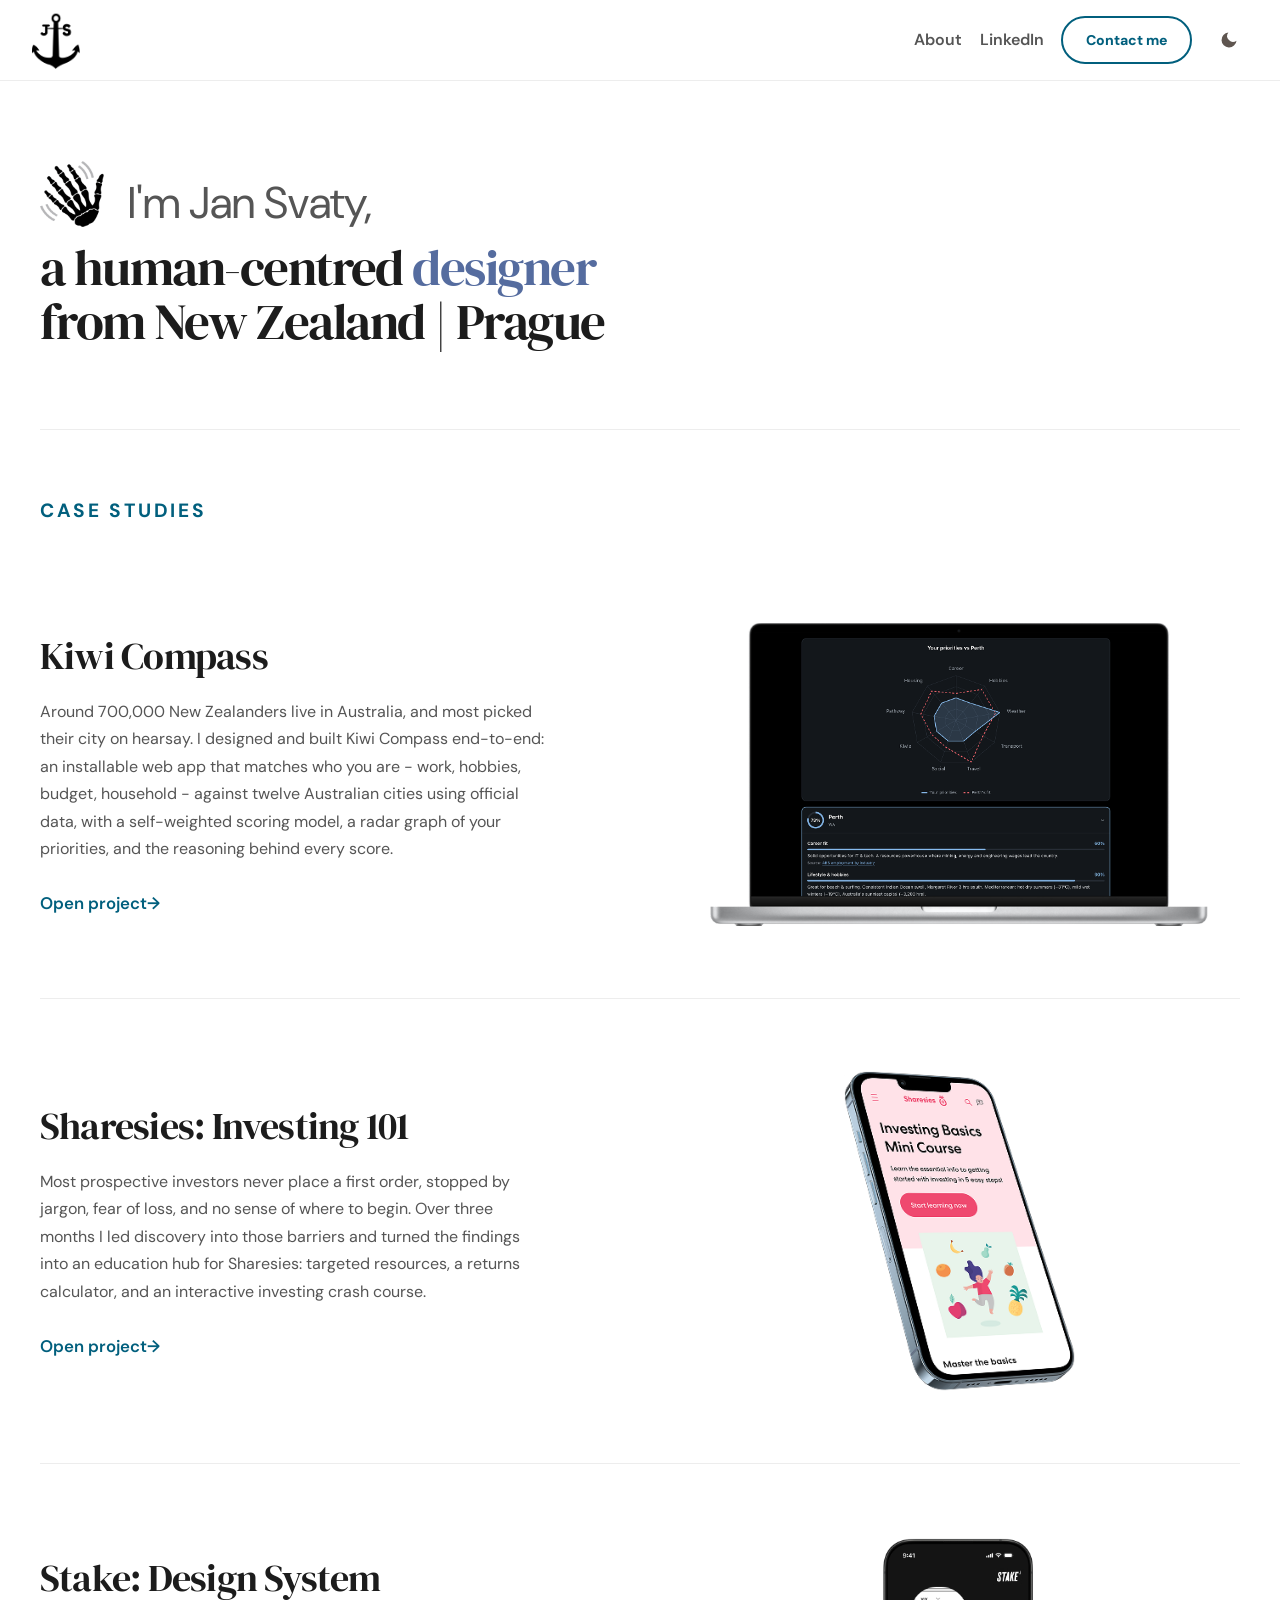
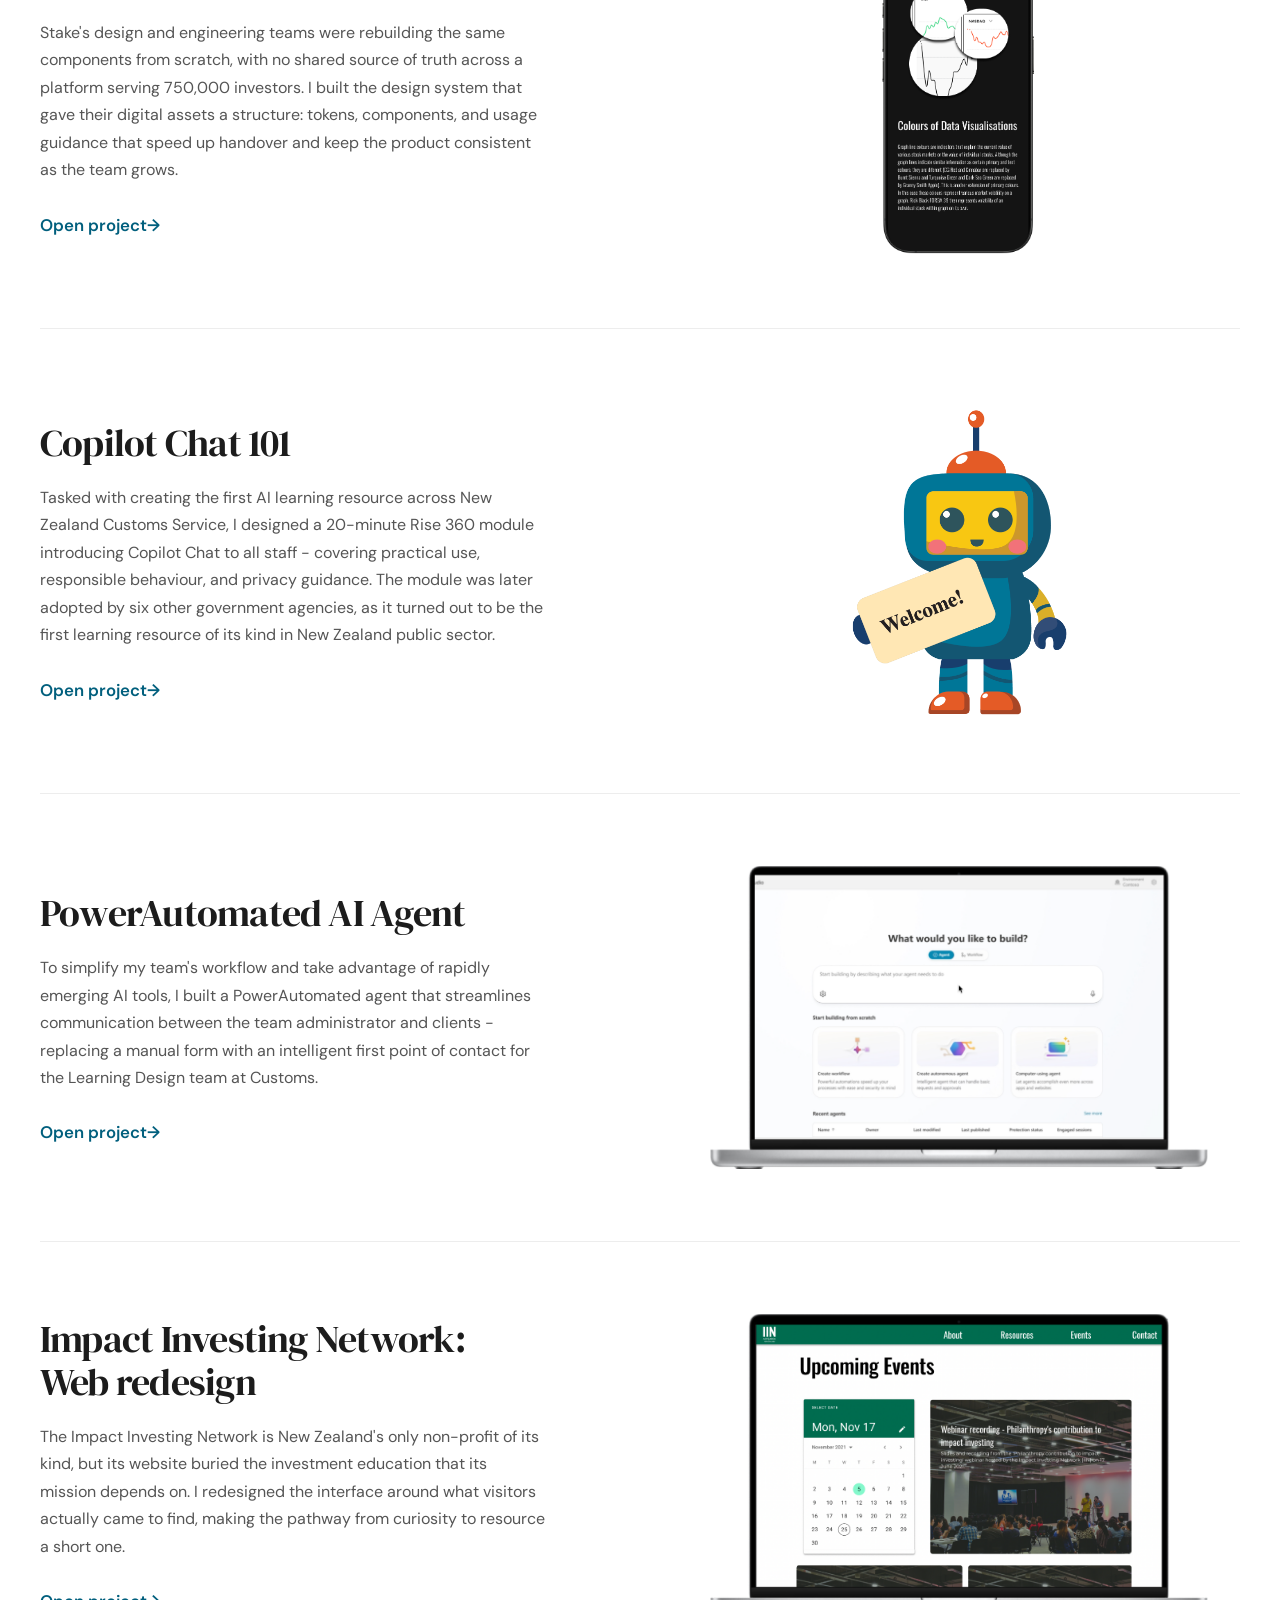
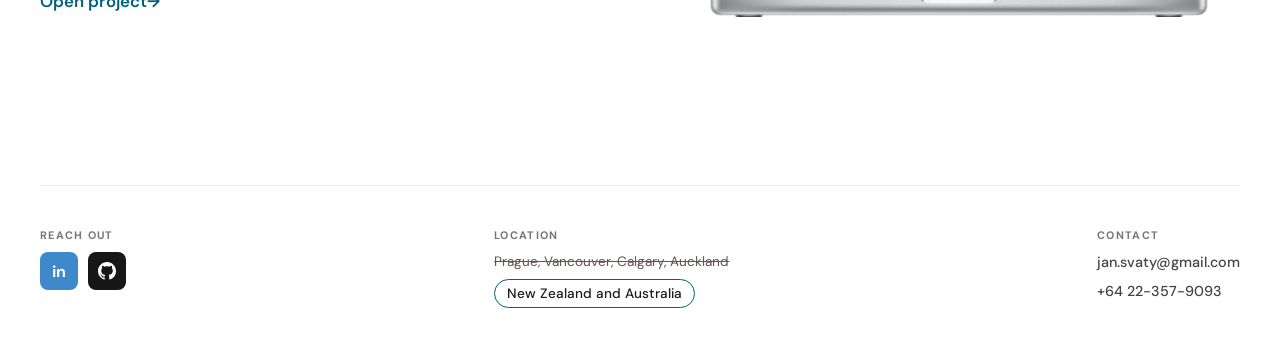
==== index.html @ 8b76dbc3 "Fix About hero title wrapping to 3 lines on desktop, retune mobile Root cause: at desktop widths nea" ====
<!DOCTYPE html>
<html lang="en">
<head>
  <meta charset="UTF-8">
  <meta name="viewport" content="width=device-width, initial-scale=1.0">
  <script>if(sessionStorage.getItem('js_intro'))document.documentElement.className+=' intro-skip';var _t=localStorage.getItem('theme');if(_t)document.documentElement.setAttribute('data-theme',_t);</script>
  <title>Jan Svaty | Portfolio</title>
  <meta name="description" content="Jan Svaty is a Product Designer with a Master of UX Design and 10+ years of experience. Based between New Zealand and Australia, specialising in human-centred design, AI-driven experiences, and turning complex problems into intuitive digital products.">
  <link rel="preconnect" href="https://fonts.googleapis.com">
  <link rel="preconnect" href="https://fonts.gstatic.com" crossorigin>
  <link href="https://fonts.googleapis.com/css2?family=DM+Sans:ital,opsz,wght@0,9..40,300;0,9..40,400;0,9..40,500;0,9..40,600;0,9..40,700;1,9..40,400&family=DM+Serif+Display:ital@0;1&display=swap" rel="stylesheet">
  <link rel="stylesheet" href="assets/site3.css?v=44">
  <script src="assets/site.js?v=11" defer></script>
</head>
<body class="home-page">
  <div class="intro-overlay" id="intro-overlay" aria-hidden="true">
    <img class="intro-logo" src="assets/images/Logo.png" alt="Jan Svaty">
  </div>
  <div class="site-shell home-shell">
    <header class="site-header home-header">
      <a class="brand home-brand" href="index.html" aria-label="Jan Svaty home">
        <img src="assets/images/logo-mark.png" alt="Jan Svaty logo">
      </a>
      <div class="nav-toggle-group"><button class="nav-toggle" type="button" aria-expanded="false" aria-controls="site-nav"><svg width="30" height="30" viewBox="0 0 24 24" fill="none" aria-hidden="true"><rect y="5" width="24" height="2.5" rx="1.25" fill="currentColor"/><rect y="11" width="24" height="2.5" rx="1.25" fill="currentColor"/><rect y="17" width="24" height="2.5" rx="1.25" fill="currentColor"/></svg></button><button class="theme-toggle theme-toggle-mobile" type="button" aria-label="Toggle dark mode"><svg class="icon-moon" width="20" height="20" viewBox="0 0 24 24" fill="none" aria-hidden="true"><path d="M21 12.79A9 9 0 1 1 11.21 3 7 7 0 0 0 21 12.79z" fill="currentColor"/></svg><svg class="icon-sun" width="20" height="20" viewBox="0 0 24 24" fill="none" aria-hidden="true"><circle cx="12" cy="12" r="5" fill="currentColor"/><path stroke="currentColor" stroke-width="2" stroke-linecap="round" d="M12 1v2M12 21v2M4.22 4.22l1.42 1.42M18.36 18.36l1.42 1.42M1 12h2M21 12h2M4.22 19.78l1.42-1.42M18.36 5.64l1.42-1.42"/></svg></button></div>
      <nav id="site-nav" class="site-nav">
        <a href="about.html">About</a>
        <a href="https://www.linkedin.com/in/jansvaty/" target="_blank" rel="noreferrer">LinkedIn</a>
        <a class="button button-outline" href="contact.html">Contact me</a>
        <button class="theme-toggle" type="button" aria-label="Toggle dark mode"><svg class="icon-moon" width="20" height="20" viewBox="0 0 24 24" fill="none" aria-hidden="true"><path d="M21 12.79A9 9 0 1 1 11.21 3 7 7 0 0 0 21 12.79z" fill="currentColor"/></svg><svg class="icon-sun" width="20" height="20" viewBox="0 0 24 24" fill="none" aria-hidden="true"><circle cx="12" cy="12" r="5" fill="currentColor"/><path stroke="currentColor" stroke-width="2" stroke-linecap="round" d="M12 1v2M12 21v2M4.22 4.22l1.42 1.42M18.36 18.36l1.42 1.42M1 12h2M21 12h2M4.22 19.78l1.42-1.42M18.36 5.64l1.42-1.42"/></svg></button>
      </nav>
    </header>

    <main>
      <section class="hp-hero reveal">
        <div class="hp-hero-inner">
          <p class="hp-greeting"><img class="hp-greeting-emoji hp-greeting-emoji--light" src="assets/images/hand-wave-light.png" alt="Waving hand"><img class="hp-greeting-emoji hp-greeting-emoji--dark" src="assets/images/hand-wave-dark.png" alt="Waving hand">&nbsp;&nbsp;&nbsp;<span class="hp-greeting-text">I'm Jan Svaty,</span></p>
          <h1>a human-centred <br class="hp-hero-break-mobile"><span class="hp-hero-accent">designer</span> <br class="hp-hero-break-desktop">from <br class="hp-hero-break-mobile">New Zealand | Prague</h1>
        </div>
        <!-- Temporarily hidden intro video (re-enable by uncommenting)
        <div class="hp-hero-video">
          <video src="assets/images/intro.mp4" poster="assets/images/intro-poster-v2.jpg" controls playsinline>
            Your browser does not support the video tag.
          </video>
        </div>
        -->
      </section>

      <section id="work" class="hp-work">
        <p class="hp-work-label">Case studies</p>

        <div class="hp-project-list">

          <article class="hp-project reveal">
            <div class="hp-project-info">
              <h2>Kiwi Compass</h2>
              <p>Around 700,000 New Zealanders live in Australia, and most picked their city on hearsay. I designed and built Kiwi Compass end-to-end: an installable web app that matches who you are - work, hobbies, budget, household - against twelve Australian cities using official data, with a self-weighted scoring model, a radar graph of your priorities, and the reasoning behind every score.</p>
              <a class="hp-link" href="kiwi-compass.html">Open project</a>
            </div>
            <a class="hp-project-visual" href="kiwi-compass.html" aria-label="Open Kiwi Compass">
              <img src="assets/images/kiwi-compass-mockup.png" alt="Kiwi Compass results screen with a radar graph comparing user priorities to Perth, shown in a laptop mockup">
            </a>
          </article>

          <hr class="hp-divider">

          <article class="hp-project reveal">
            <div class="hp-project-info">
              <h2>Sharesies: Investing 101</h2>
              <p>Most prospective investors never place a first order, stopped by jargon, fear of loss, and no sense of where to begin. Over three months I led discovery into those barriers and turned the findings into an education hub for Sharesies: targeted resources, a returns calculator, and an interactive investing crash course.</p>
              <a class="hp-link" href="sharesies-investing-101.html">Open project</a>
            </div>
            <a class="hp-project-visual" href="sharesies-investing-101.html" aria-label="Open Sharesies: Investing 101">
              <img src="assets/images/home-sharesies.png" alt="Sharesies project preview">
            </a>
          </article>

          <hr class="hp-divider">

          <article class="hp-project reveal">
            <div class="hp-project-info">
              <h2>Stake: Design System</h2>
              <p>Stake's design and engineering teams were rebuilding the same components from scratch, with no shared source of truth across a platform serving 750,000 investors. I built the design system that gave their digital assets a structure: tokens, components, and usage guidance that speed up handover and keep the product consistent as the team grows.</p>
              <a class="hp-link" href="stake-design-system.html">Open project</a>
            </div>
            <a class="hp-project-visual" href="stake-design-system.html" aria-label="Open Stake: Design System">
              <img src="assets/images/home-stake.png" alt="Stake design system preview">
            </a>
          </article>

          <hr class="hp-divider">

          <article class="hp-project reveal">
            <div class="hp-project-info">
              <h2>Copilot Chat 101</h2>
              <p>Tasked with creating the first AI learning resource across New Zealand Customs Service, I designed a 20-minute Rise 360 module introducing Copilot Chat to all staff - covering practical use, responsible behaviour, and privacy guidance. The module was later adopted by six other government agencies, as it turned out to be the first learning resource of its kind in New Zealand public sector.</p>
              <a class="hp-link" href="copilot-chat.html">Open project</a>
            </div>
            <a class="hp-project-visual" href="copilot-chat.html" aria-label="Open Copilot Chat 101">
              <img src="assets/images/copilot-chat-hero.png" alt="Copilot Chat 101 project preview">
            </a>
          </article>

          <hr class="hp-divider">

          <article class="hp-project reveal">
            <div class="hp-project-info">
              <h2>PowerAutomated AI Agent</h2>
              <p>To simplify my team's workflow and take advantage of rapidly emerging AI tools, I built a PowerAutomated agent that streamlines communication between the team administrator and clients - replacing a manual form with an intelligent first point of contact for the Learning Design team at Customs.</p>
              <a class="hp-link" href="copilot-agent.html">Open project</a>
            </div>
            <a class="hp-project-visual" href="copilot-agent.html" aria-label="Open PowerAutomated AI Agent">
              <img src="assets/images/copilot-hero.png" alt="PowerAutomated AI Agent - Copilot Studio">
            </a>
          </article>

          <hr class="hp-divider">

          <article class="hp-project reveal">
            <div class="hp-project-info">
              <h2>Impact Investing Network:<br>Web redesign</h2>
              <p>The Impact Investing Network is New Zealand's only non-profit of its kind, but its website buried the investment education that its mission depends on. I redesigned the interface around what visitors actually came to find, making the pathway from curiosity to resource a short one.</p>
              <a class="hp-link" href="impact-investing-network.html">Open project</a>
            </div>
            <a class="hp-project-visual" href="impact-investing-network.html" aria-label="Open Impact Investing Network: Web redesign">
              <img src="assets/images/home-impact.png" alt="Impact Investing Network project preview">
            </a>
          </article>

          <!-- NZ Customs project hidden – uncomment to restore
          <hr class="hp-divider">

          <article class="hp-project reveal">
            <div class="hp-project-info">
              <h2>New Zealand Customs Service: Unclassified Projects</h2>
              <a class="hp-link" href="customs-resources.html">Open project</a>
            </div>
            <a class="hp-project-visual hp-project-visual--bottom" href="customs-resources.html" aria-label="Open New Zealand Customs Service projects">
              <img src="assets/images/home-customs.png" alt="New Zealand Customs project preview">
            </a>
          </article>
          -->

        </div>
      </section>
    </main>

    <footer class="site-footer hp-footer reveal">
      <div class="hp-footer-block">
        <p class="hp-footer-label">Reach out</p>
        <div class="hp-footer-social">
          <a class="hp-footer-linkedin" href="https://www.linkedin.com/in/jansvaty/" target="_blank" rel="noreferrer" aria-label="LinkedIn">in</a>
          <a class="hp-footer-github" href="https://github.com/jansvaty" target="_blank" rel="noreferrer" aria-label="GitHub"><svg width="18" height="18" viewBox="0 0 16 16" fill="currentColor" aria-hidden="true"><path d="M8 0C3.58 0 0 3.58 0 8c0 3.54 2.29 6.53 5.47 7.59.4.07.55-.17.55-.38 0-.19-.01-.82-.01-1.49-2.01.37-2.53-.49-2.69-.94-.09-.23-.48-.94-.82-1.13-.28-.15-.68-.52-.01-.53.63-.01 1.08.58 1.23.82.72 1.21 1.87.87 2.33.66.07-.52.28-.87.51-1.07-1.78-.2-3.64-.89-3.64-3.95 0-.87.31-1.59.82-2.15-.08-.2-.36-1.02.08-2.12 0 0 .67-.21 2.2.82.64-.18 1.32-.27 2-.27.68 0 1.36.09 2 .27 1.53-1.04 2.2-.82 2.2-.82.44 1.1.16 1.92.08 2.12.51.56.82 1.27.82 2.15 0 3.07-1.87 3.75-3.65 3.95.29.25.54.73.54 1.48 0 1.07-.01 1.93-.01 2.2 0 .21.15.46.55.38A8.013 8.013 0 0 0 16 8c0-4.42-3.58-8-8-8z"/></svg></a>
        </div>
      </div>
      <div class="hp-footer-block">
        <p class="hp-footer-label">Location</p>
        <p class="hp-location-old">Prague, Vancouver, Calgary, Auckland</p>
        <p class="hp-location-current">New Zealand and Australia</p>
      </div>
      <div class="hp-footer-block">
        <p class="hp-footer-label">Contact</p>
        <a class="hp-footer-link" href="mailto:jan.svaty@gmail.com">jan.svaty@gmail.com</a>
        <a class="hp-footer-link" href="tel:+64223579093">+64 22-357-9093</a>
      </div>
    </footer>
  </div>
</body>
</html>
---- assets/site3.css ----
/* v13 — light theme + dark mode */
:root {
  --bg: #f4efe8;
  --panel: rgba(255, 255, 255, 0.62);
  --panel-strong: #fffaf5;
  --text: #1d1a18;
  --muted: #5f5650;
  --line: rgba(29, 26, 24, 0.12);
  --accent: #c95d3d;
  --accent-strong: #a94325;
  --accent-soft: #f0d7ca;
  --shadow: 0 24px 60px rgba(41, 22, 12, 0.08);
  --radius: 28px;
  --ink-dark: #202126;
  --ink-soft: #3d4048;
  --home-pink: #c23d67;
  --home-blue: #556c9f;
  --home-green: #57a07f;
  --home-outline: #f6f1ee;
  --home-link: #4f68a9;
}

[data-theme="dark"] {
  --bg: #1c1917;
  --panel: rgba(40, 35, 30, 0.75);
  --panel-strong: #2a2320;
  --text: #f0ebe4;
  --muted: #a09590;
  --line: rgba(240, 235, 228, 0.1);
  --accent: #d9714f;
  --accent-strong: #e8866a;
  --accent-soft: rgba(201, 93, 61, 0.22);
  --shadow: 0 24px 60px rgba(0, 0, 0, 0.4);
  --ink-dark: #f0ebe4;
  --ink-soft: #c8c0b8;
  --home-pink: #d94f7a;
  --home-blue: #6b8abf;
  --home-green: #5fb887;
  --home-outline: #2a2320;
  --home-link: #6b9fd4;
}

* {
  box-sizing: border-box;
}

html {
  scroll-behavior: smooth;
  overflow-x: clip;
}

body {
  margin: 0;
  color: var(--text);
  font-family: "Manrope", sans-serif;
  background:
    radial-gradient(circle at top left, rgba(201, 93, 61, 0.16), transparent 30%),
    radial-gradient(circle at top right, rgba(35, 118, 120, 0.1), transparent 24%),
    linear-gradient(180deg, #fcf8f1 0%, var(--bg) 100%);
}

body.home-page {
  background: #fcfbfa;
}

img {
  display: block;
  max-width: 100%;
}

a {
  color: inherit;
  text-decoration: none;
}

p {
  margin: 0;
  line-height: 1.75;
  color: var(--muted);
}

ul {
  margin: 0;
  padding-left: 1.1rem;
  color: var(--muted);
}

h1,
h2,
h3 {
  margin: 0;
  line-height: 1.02;
  font-family: "Fraunces", serif;
  font-weight: 700;
  letter-spacing: -0.04em;
}

h1 {
  font-size: clamp(3.2rem, 7vw, 6.6rem);
  max-width: 12ch;
}

h2 {
  font-size: clamp(2rem, 4vw, 3.4rem);
  max-width: 16ch;
}

h3 {
  font-size: 1.45rem;
}

.site-shell {
  width: min(1180px, calc(100% - 2rem));
  margin: 0 auto;
  padding: 1.1rem 0 3rem;
}

.site-footer,
.hero,
.page-hero,
.project-hero,
.detail-card,
.project-card,
.hero-panel,
.timeline-item {
  backdrop-filter: blur(18px);
  background: var(--panel);
  border: 1px solid rgba(255, 255, 255, 0.65);
  box-shadow: var(--shadow);
}

.site-footer {
  border-radius: 24px;
}

.site-header {
  position: sticky;
  top: 0;
  z-index: 20;
  display: flex;
  align-items: center;
  justify-content: space-between;
  /* escape any centred container so the bar always spans the viewport */
  width: 100vw;
  margin-left: calc(50% - 50vw);
  padding: 0.7rem 2rem;
  background: rgba(255, 255, 255, 0.96);
  backdrop-filter: blur(14px);
  border: 0;
  border-bottom: 1px solid rgba(0, 0, 0, 0.07);
  border-radius: 0;
  box-shadow: none;
  margin-bottom: 0;
}

.brand {
  font-family: "Fraunces", serif;
  font-size: 1.45rem;
}

.site-nav {
  display: flex;
  gap: 1.1rem;
  align-items: center;
}

.site-nav a {
  color: var(--muted);
}

.nav-toggle-group {
  display: none;
  align-items: center;
  gap: 0.5rem;
}

.theme-toggle-mobile {
  display: none;
  order: -1;
}

.nav-toggle {
  color: var(--muted);
  width: 3rem;
  height: 3rem;
  display: none;
  align-items: center;
  justify-content: center;
  flex-shrink: 0;
}

.site-nav a:hover,
.text-link:hover,
.footer-link:hover {
  color: var(--accent-strong);
}

.nav-toggle {
  display: none;
  border: 0;
  background: transparent;
  cursor: pointer;
}

.hero,
.page-hero,
.project-hero {
  display: grid;
  gap: 2rem;
  padding: clamp(1.5rem, 4vw, 3rem);
  border-radius: var(--radius);
}

.hero {
  grid-template-columns: minmax(0, 1.4fr) minmax(280px, 0.8fr);
  min-height: 72vh;
  align-items: end;
}

.page-hero,
.project-hero {
  grid-template-columns: minmax(0, 1.2fr) minmax(260px, 0.8fr);
  align-items: center;
}

.page-hero.narrow {
  grid-template-columns: 1fr;
}

.hero-copy,
.section-heading,
.prose-block,
.meta-row,
.timeline {
  display: grid;
  gap: 1rem;
}

.eyebrow,
.project-meta {
  color: var(--accent-strong);
  font-size: 0.8rem;
  font-weight: 800;
  letter-spacing: 0.16em;
  text-transform: uppercase;
}

.lede {
  max-width: 58ch;
  font-size: 1.05rem;
}

.hero-actions,
.meta-row {
  display: flex;
  flex-wrap: wrap;
  gap: 0.9rem;
}

.button {
  display: inline-flex;
  align-items: center;
  justify-content: center;
  min-height: 3rem;
  padding: 0.8rem 1.2rem;
  border-radius: 999px;
  font-weight: 800;
  transition: transform 180ms ease, background-color 180ms ease, color 180ms ease;
}

.button:hover {
  transform: translateY(-1px);
}

.button-primary {
  background: var(--accent);
  color: #fffaf7;
}

.button-primary:hover {
  background: var(--accent-strong);
}

.button-secondary {
  border: 1px solid var(--line);
  background: rgba(255, 255, 255, 0.58);
}

.button-outline,
.button-dark {
  border-radius: 999px;
}

.button-outline {
  min-height: 3.75rem;
  padding-inline: 1.8rem;
  border: 2px solid var(--home-link);
  color: var(--home-link);
  background: transparent;
}

.button-dark {
  min-width: 13rem;
  min-height: 5rem;
  padding-inline: 2rem;
  background: var(--ink-soft);
  border: 4px solid var(--home-outline);
  color: #fff;
  font-family: "Nunito", sans-serif;
  font-size: 1rem;
  font-weight: 800;
}

.hero-panel,
.detail-card,
.timeline-item {
  border-radius: 22px;
}

.hero-panel {
  padding: 1.5rem;
  align-self: stretch;
}

.stat-list {
  list-style: none;
  padding: 0;
  display: grid;
  gap: 1.15rem;
}

.stat-list li {
  display: grid;
  gap: 0.35rem;
}

.stat-list strong {
  font-size: 1rem;
}

.stat-list span {
  color: var(--muted);
  line-height: 1.6;
}

.section {
  padding: 4rem 0 0;
}

.card-grid,
.detail-grid {
  display: grid;
  gap: 1.2rem;
}

.card-grid {
  grid-template-columns: repeat(2, minmax(0, 1fr));
}

.detail-grid {
  grid-template-columns: repeat(3, minmax(0, 1fr));
}

.project-card {
  overflow: hidden;
  border-radius: 26px;
}

.project-card img {
  width: 100%;
  height: 260px;
  object-fit: cover;
  background: linear-gradient(135deg, rgba(201, 93, 61, 0.12), rgba(35, 118, 120, 0.12));
}

.project-body,
.detail-card,
.timeline-item {
  padding: 1.35rem;
}

.project-body {
  display: grid;
  gap: 0.8rem;
}

.split-layout {
  display: grid;
  grid-template-columns: minmax(0, 1fr) minmax(0, 0.95fr);
  gap: 2rem;
  align-items: start;
}

.timeline {
  gap: 1rem;
}

.timeline-item {
  border-left: 4px solid var(--accent-soft);
}

.portrait,
.project-hero img {
  width: 100%;
  border-radius: 24px;
  background: var(--panel-strong);
}

.meta-row span {
  padding: 0.65rem 0.9rem;
  border-radius: 999px;
  background: rgba(255, 255, 255, 0.66);
  border: 1px solid rgba(29, 26, 24, 0.08);
  color: var(--muted);
  font-size: 0.92rem;
}

.text-link,
.footer-link {
  font-weight: 800;
}

.site-footer {
  margin-top: 4rem;
  padding: 1.5rem;
  display: flex;
  flex-wrap: wrap;
  justify-content: space-between;
  gap: 1.2rem;
}

.site-footer > div {
  display: grid;
  gap: 0.45rem;
}

.reveal {
  opacity: 0;
  transform: translateY(24px);
  transition: opacity 560ms ease, transform 560ms ease;
}

.reveal.is-visible {
  opacity: 1;
  transform: translateY(0);
}

.home-shell {
  width: 100%;
  max-width: none;
  padding: 0;
}

.home-footer {
  width: min(1680px, calc(100% - 4rem));
  margin-inline: auto;
  background: transparent;
  border: 0;
  box-shadow: none;
  backdrop-filter: none;
}

.home-brand {
  display: inline-flex;
  align-items: center;
  justify-content: center;
  width: auto;
  aspect-ratio: auto;
  padding: 0;
  background: transparent;
  border: 0;
  box-shadow: none;
  border-radius: 0;
}

.home-brand img {
  width: 3rem;
  height: auto;
  object-fit: contain;
}


.home-hero {
  width: min(1680px, calc(100% - 4rem));
  min-height: 24rem;
  margin: 3.2rem auto 0;
  display: grid;
  align-items: center;
}

.home-hero-copy {
  max-width: 74rem;
  padding-left: clamp(2rem, 6vw, 6.5rem);
}

.home-intro,
.home-hero h1,
.home-project-title,
.home-project-link-row span,
.home-location-current,
.home-location-old,
.home-footer .eyebrow {
  font-family: "Bebas Neue", sans-serif;
  letter-spacing: 0.01em;
  color: var(--ink-dark);
}

.home-intro {
  margin-bottom: 0.35rem;
  font-size: clamp(3rem, 5vw, 4.6rem);
  color: var(--ink-dark);
}

.home-hero h1 {
  max-width: none;
  font-size: clamp(2rem, 3.8vw, 4.1rem);
  line-height: 0.94;
  text-transform: uppercase;
  white-space: nowrap;
}

.home-hero h1 .digital-designer {
  color: var(--home-pink);
}

.home-work {
  padding: 0;
}

.home-divider {
  margin-top: -1rem;
  line-height: 0;
}

.home-divider svg {
  display: block;
  width: 100%;
  height: clamp(9rem, 18vw, 14rem);
  fill: var(--ink-dark);
}

.home-work-inner {
  margin-top: -1px;
  padding: 0 0 5rem;
  background: var(--ink-dark);
}

.home-section-heading {
  width: min(1320px, calc(100% - 8rem));
  margin: 0 auto;
  padding-top: 2rem;
}

.home-section-heading .eyebrow {
  font-family: "Bebas Neue", sans-serif;
  font-size: clamp(3.2rem, 5vw, 5rem);
  letter-spacing: 0.02em;
  color: #fff;
}

.home-project-list {
  width: min(1320px, calc(100% - 8rem));
  margin: 0 auto;
  display: grid;
  gap: 3.5rem;
}

.home-project-title {
  margin: 0 0 1rem;
  font-size: clamp(1.75rem, 2.4vw, 2.5rem);
  line-height: 0.98;
  text-transform: uppercase;
  color: #fff;
}

.home-project-panel {
  display: grid;
  grid-template-columns: minmax(220px, 0.72fr) minmax(0, 1.48fr);
  gap: clamp(1.25rem, 2.5vw, 2.75rem);
  align-items: center;
  padding: clamp(1.1rem, 2vw, 1.85rem);
  border: 6px solid var(--home-outline);
  border-radius: 2.4rem;
}

.home-project-sharesies .home-project-panel {
  background: var(--home-pink);
}

.home-project-customs .home-project-panel {
  background: var(--home-blue);
}

.home-project-stake .home-project-panel {
  background: #000;
}

.home-project-impact .home-project-panel {
  background: var(--home-green);
}

.home-project-panel-customs {
  grid-template-columns: minmax(220px, 0.78fr) minmax(360px, 0.92fr);
}

.home-project-media {
  display: grid;
  place-items: center;
}

.home-project-media img {
  width: 100%;
  max-width: 18rem;
  max-height: 21rem;
  object-fit: contain;
}

.home-project-content {
  display: grid;
  gap: 1.4rem;
  align-content: center;
  width: 100%;
}

.home-project-content p {
  max-width: none;
  font-family: "Nunito", sans-serif;
  font-size: clamp(1.05rem, 1.45vw, 1.45rem);
  line-height: 1.4;
  color: #fff;
  font-weight: 700;
}

.home-project-content .button-dark {
  justify-self: end;
}

.home-project-sharesies .home-project-content .button-dark,
.home-project-stake .home-project-content .button-dark {
  margin-top: 1rem;
}

.home-project-content-split {
  min-height: 100%;
  width: min(100%, 44rem);
  justify-self: end;
}

.home-project-links {
  display: grid;
  gap: 2.75rem;
}

.home-project-link-row {
  display: grid;
  grid-template-columns: minmax(14rem, 20rem) auto;
  align-items: center;
  gap: 1.5rem;
}

.home-project-link-row span {
  font-size: clamp(1.75rem, 2.8vw, 2.8rem);
  line-height: 0.95;
  text-transform: uppercase;
  color: #fff;
}

.home-footer {
  margin-top: 0;
  width: 100%;
  padding: 4.5rem max(4rem, calc((100vw - 1320px) / 2)) 3.5rem;
  display: grid;
  grid-template-columns: repeat(3, minmax(0, 1fr));
  gap: 2rem;
  background: var(--ink-dark);
  border-radius: 0;
}

.home-footer-block {
  display: grid;
  justify-items: center;
  gap: 0.75rem;
  text-align: center;
}

.home-footer .eyebrow {
  font-size: clamp(1.7rem, 2.2vw, 2.45rem);
  color: #fff;
}

.home-footer .footer-link,
.home-linkedin {
  font-family: "Nunito", sans-serif;
  font-size: clamp(1.05rem, 1.35vw, 1.5rem);
  color: #f1f0ef;
}

.home-linkedin {
  display: grid;
  place-items: center;
  width: 3.8rem;
  aspect-ratio: 1;
  font-size: 2.1rem;
  font-weight: 800;
  border-radius: 0.85rem;
  background: #3f88cc;
  text-transform: lowercase;
}

.home-location-old,
.home-location-current {
  font-size: clamp(1.15rem, 1.5vw, 1.7rem);
}

.home-location-old {
  position: relative;
  color: rgba(255, 255, 255, 0.82);
  text-decoration: line-through;
  text-decoration-thickness: 3px;
}

.home-location-current {
  color: #fff;
  border: 3px solid rgba(217, 87, 123, 0.9);
  border-radius: 999px;
  padding: 0.2rem 0.8rem;
}

body.sharesies-page {
  background: #fff;
}

.sharesies-shell {
  width: 100%;
  max-width: none;
  padding: 0;
}


.sharesies-hero {
  width: min(1540px, calc(100% - clamp(1.5rem, 3.6vw, 4.5rem)));
  margin: 2rem auto 0;
  padding: clamp(2.2rem, 4.8vw, 3.8rem) 0 1.8rem;
  display: grid;
  grid-template-columns: minmax(11rem, 0.42fr) minmax(46rem, 52rem);
  gap: clamp(5rem, 8vw, 8.5rem);
  align-items: start;
  justify-content: center;
}

.sharesies-hero-visual {
  display: grid;
  justify-items: center;
  gap: 1rem;
  padding-top: 0.6rem;
}

.sharesies-hero h1 {
  font-family: "Bebas Neue", sans-serif;
  font-size: 3.2rem;
  letter-spacing: 0.02em;
  line-height: 0.92;
  text-transform: uppercase;
  color: var(--home-pink);
  text-align: center;
  white-space: nowrap;
}

.sharesies-hero-visual img {
  width: clamp(8.75rem, 11vw, 12.5rem);
  max-width: 100%;
  height: auto;
}

.sharesies-hero-copy {
  display: grid;
  gap: clamp(1.3rem, 2.2vw, 2.2rem);
  width: 100%;
  max-width: 46rem;
  padding-top: 0.35rem;
}

.sharesies-summary {
  font-family: "Nunito", sans-serif;
  font-size: 1.28rem;
  line-height: 1.42;
  font-weight: 800;
  color: var(--home-pink);
  width: 46rem;
  max-width: 100%;
}

.sharesies-meta {
  display: grid;
  grid-template-columns: 4.5rem 8.5rem 14rem 16rem;
  width: 46rem;
  max-width: 100%;
  justify-content: start;
  column-gap: 1.2rem;
  row-gap: 0.9rem;
  align-items: start;
}

.sharesies-meta-item {
  min-width: 0;
}

.sharesies-meta-label,
.sharesies-meta-value {
  font-family: "Nunito", sans-serif;
  color: var(--home-pink);
}

.sharesies-meta-label {
  margin-bottom: 0.4rem;
  font-size: clamp(0.88rem, 0.92vw, 1rem);
  font-weight: 800;
}

.sharesies-meta-value {
  font-size: clamp(0.82rem, 0.9vw, 0.98rem);
  line-height: 1.32;
}

.sharesies-divider {
  margin-top: 0.15rem;
  line-height: 0;
}

.sharesies-divider svg {
  display: block;
  width: 100%;
  height: clamp(7rem, 11vw, 10rem);
  fill: var(--ink-dark);
}

.sharesies-story {
  background: var(--ink-dark);
  color: #fff;
  padding: 2rem 0 5rem;
}

.sharesies-story .section {
  width: min(1180px, calc(100% - 2rem));
  margin: 0 auto;
}

.sharesies-story .section-heading {
  margin-bottom: 1lh;
}

.sharesies-story .prose-block {
  max-width: 38rem;
}

.sharesies-story .section-heading h2,
.sharesies-story h3 {
  color: #fff;
}

.sharesies-story .section-heading h2 {
  width: max-content;
  max-width: none;
  white-space: nowrap;
}

.sharesies-story .eyebrow {
  color: #90a9e2;
}

.sharesies-story p,
.sharesies-story .detail-card p {
  color: rgba(255, 255, 255, 0.88);
}

.sharesies-story .detail-card {
  background: rgba(255, 255, 255, 0.06);
  border: 1px solid rgba(255, 255, 255, 0.1);
  box-shadow: none;
  backdrop-filter: none;
}

.sharesies-footer {
  width: min(1180px, calc(100% - 2rem));
  margin: 0 auto;
  padding-bottom: 3rem;
  background: transparent;
  border: 0;
  box-shadow: none;
  backdrop-filter: none;
}

.sharesies-footer .footer-link,
.sharesies-footer .eyebrow {
  color: #fff;
}

@media (max-width: 900px) {
  .hero,
  .page-hero,
  .project-hero,
  .split-layout,
  .card-grid,
  .detail-grid {
    grid-template-columns: 1fr;
  }

  .project-card img {
    height: 220px;
  }

  .home-project-panel,
  .home-project-panel-customs,
  .home-footer {
    grid-template-columns: 1fr;
  }

  .home-project-content .button-dark {
    justify-self: start;
  }

  .home-project-link-row {
    grid-template-columns: 1fr;
    justify-items: start;
  }

  .home-footer-block {
    justify-items: start;
    text-align: left;
  }

  .sharesies-hero,
  .sharesies-meta {
    grid-template-columns: 1fr;
  }

  .sharesies-hero {
    padding-top: 3rem;
    gap: 2rem;
  }

  .sharesies-hero-copy {
    max-width: none;
  }
}

@media (max-width: 720px) {
  .site-shell {
    width: min(100% - 1rem, 1180px);
  }

  .home-shell,
  .cs-shell {
    width: 100%;
  }

  .site-header {
    width: 100%;
    margin-left: 0;
    align-items: start;
    flex-wrap: wrap;
    gap: 0.75rem;
  }

  .nav-toggle-group {
    display: flex;
  }

  .nav-toggle {
    display: flex;
  }

  .theme-toggle-mobile {
    display: flex;
  }

  .site-nav .theme-toggle {
    display: none;
  }

  .site-nav {
    width: 100%;
    display: none;
    flex-direction: column;
    align-items: flex-start;
    padding-top: 0.2rem;
  }

  .site-nav.is-open {
    display: flex;
  }

  .hero {
    min-height: auto;
  }

  h1 {
    font-size: clamp(2.6rem, 14vw, 4.2rem);
  }

  .site-footer {
    flex-direction: column;
  }

  .home-hero,
  .home-section-heading,
  .home-project-list {
    width: min(100% - 1.5rem, 1320px);
  }

  .home-header {
    width: 100%;
    margin-left: 0;
    padding-top: 0.8rem;
  }

  .home-header .nav-toggle,
  .home-header .theme-toggle-mobile {
    color: var(--ink-dark);
  }

  .home-header .site-nav {
    align-items: flex-start;
    gap: 1rem;
    margin-top: 0.75rem;
  }

  .home-hero {
    min-height: 18rem;
    margin-top: 1.5rem;
  }

  .home-hero-copy {
    padding-left: 0;
  }

  .home-intro {
    font-size: clamp(2.2rem, 10vw, 3.3rem);
  }

  .home-hero h1 {
    font-size: clamp(2.3rem, 10vw, 3.8rem);
    white-space: normal;
  }

  .home-divider {
    margin-top: 2rem;
  }

  .home-project-panel {
    padding: 1.25rem;
    border-width: 6px;
    border-radius: 2rem;
  }

  .home-project-title,
  .home-section-heading .eyebrow {
    font-size: clamp(2.1rem, 10vw, 3.4rem);
  }

  .button-dark {
    width: 100%;
    min-width: 0;
    min-height: 4.2rem;
  }

  .home-project-content p {
    max-width: none;
    font-size: 1.2rem;
  }

  .home-project-link-row span,
  .home-location-old,
  .home-location-current,
  .home-footer .footer-link,
  .home-linkedin {
    font-size: 1.5rem;
  }

  .home-linkedin {
    width: 3.6rem;
  }

  .home-footer {
    padding: 3rem 1.5rem 2.5rem;
  }

  .sharesies-hero {
    width: min(100% - 1.5rem, 1680px);
  }

  .sharesies-hero {
    margin-top: 1.5rem;
    padding: 2rem 0 3rem;
    gap: 2rem;
  }

  .sharesies-hero h1 {
    font-size: clamp(2.6rem, 16vw, 3.8rem);
  }

  .sharesies-hero-visual img {
    width: min(100%, 12rem);
  }

  .sharesies-summary {
    font-size: clamp(1.05rem, 4.9vw, 1.25rem);
  }

  .sharesies-meta {
    gap: 0.9rem;
  }

  .sharesies-story .section,
  .sharesies-footer {
    width: min(100% - 1.5rem, 1180px);
  }
}

/* ─── Editorial case study layout ─────────────────────────── */

body.cs-editorial {
  background: #fff;
  color: #1c1c1c;
  font-family: "DM Sans", sans-serif;
}

body.cs-editorial p {
  font-family: "DM Sans", sans-serif;
  color: #555;
  line-height: 1.75;
}

body.cs-editorial h1,
body.cs-editorial h2,
body.cs-editorial h3,
body.cs-editorial h4 {
  font-family: "DM Serif Display", serif;
  font-weight: 400;
  letter-spacing: -0.02em;
  line-height: 1.1;
}

body.cs-editorial h1 {
  font-size: clamp(3.4rem, 7vw, 5.5rem);
  max-width: 10ch;
  color: #1c1c1c;
}

body.cs-editorial h2 {
  font-size: clamp(2rem, 3.5vw, 2.75rem);
  max-width: 24ch;
  color: #1c1c1c;
  white-space: normal;
}

body.cs-editorial h3 {
  font-size: 1.15rem;
  color: #1c1c1c;
}

.cs-shell {
  width: 100%;
  max-width: none;
  padding: 0;
}


body.cs-editorial .brand img {
  width: 3rem;
  height: auto;
  object-fit: contain;
}

body.cs-editorial .site-nav a:not(.button-outline) {
  color: #555;
  font-weight: 600;
  text-transform: none;
  letter-spacing: 0;
}

body.cs-editorial .site-nav a:not(.button-outline):hover {
  color: #015f7d;
}

body.cs-editorial .button-outline {
  border-color: #015f7d;
  color: #015f7d;
  min-height: 2.75rem;
  padding-inline: 1.4rem;
  font-size: 0.88rem;
}

body.cs-editorial .button-outline:hover {
  background: #015f7d;
  color: #fff;
}

/* Eyebrow */
.cs-eyebrow {
  font-family: "DM Sans", sans-serif;
  font-size: 0.72rem;
  font-weight: 700;
  letter-spacing: 0.14em;
  text-transform: uppercase;
  color: #D4537E;
  margin: 0;
}

/* Hero tag line */
.cs-tag {
  font-family: "DM Sans", sans-serif;
  font-size: 0.72rem;
  font-weight: 700;
  letter-spacing: 0.14em;
  text-transform: uppercase;
  color: var(--muted);
  margin: 0;
}

/* Hero */
.cs-hero {
  width: min(1200px, calc(100% - 4rem));
  margin: 4rem auto 0;
  display: grid;
  grid-template-columns: minmax(0, 1fr) minmax(0, 0.85fr);
  gap: clamp(3rem, 6vw, 6rem);
  align-items: center;
  padding-bottom: 5rem;
  border-bottom: 1px solid rgba(0, 0, 0, 0.07);
}

.cs-hero-text {
  display: grid;
  gap: 1.5rem;
}

.cs-title {
  font-family: "DM Serif Display", serif;
  font-size: clamp(3.4rem, 7vw, 5.5rem);
  line-height: 1.0;
  letter-spacing: -0.03em;
  margin: 0;
  color: #1c1c1c;
  font-weight: 400;
  max-width: 10ch;
}

.cs-iin .cs-title,
.cs-iin .cs-title em {
  color: #2E6B52;
}

.cs-title em {
  font-style: italic;
  color: #D4537E;
  white-space: nowrap;
}

.cs-stake .cs-title em {
  color: #E7002A;
}

.cs-customs .cs-title {
  max-width: none;
  white-space: nowrap;
}

.cs-meta {
  padding-top: 1.75rem;
  border-top: 1px solid rgba(0, 0, 0, 0.07);
  display: grid;
  gap: 0.7rem;
}

.cs-meta-row {
  display: grid;
  grid-template-columns: 8rem 1fr;
  gap: 1rem;
  align-items: baseline;
}

.cs-meta-label {
  font-family: "DM Sans", sans-serif;
  font-size: 0.68rem;
  font-weight: 700;
  letter-spacing: 0.12em;
  text-transform: uppercase;
  color: #767676;
  margin: 0;
}

.cs-meta-value {
  font-family: "DM Sans", sans-serif;
  font-size: 0.88rem;
  font-weight: 500;
  color: #444;
  line-height: 1.45;
  margin: 0;
}

.cs-hero-image img {
  width: 100%;
  border-radius: 1.5rem;
  display: block;
}

.cs-hero-image--sm img {
  width: 50%;
  margin: 0 auto;
}

.cs-hero-image--with-qr {
  display: flex;
  align-items: center;
  gap: 1.5rem;
}

.cs-hero-image--with-qr > img,
.cs-hero-image--with-qr > .cs-qr-stack {
  flex: 0 0 auto;
}

.cs-hero-image--with-qr > img {
  width: 50%;
  margin: 0;
}

.cs-qr-stack {
  display: flex;
  flex-direction: column;
  gap: 1.5rem;
  flex: 0 0 auto;
}

.cs-qr {
  display: flex;
  flex-direction: column;
  align-items: center;
  gap: 0.5rem;
}

.cs-qr img {
  width: 100px;
  border-radius: 0.5rem;
  border: none;
}

.cs-qr p {
  font-size: 0.7rem;
  text-align: center;
  color: #2E6B52;
  font-weight: 600;
  text-transform: uppercase;
  letter-spacing: 0.05em;
  line-height: 1.3;
  margin: 0;
}

/* Body content area */
.cs-body {
  width: min(1200px, calc(100% - 4rem));
  margin: 0 auto;
}

/* Sections */
.cs-section {
  padding: 5rem 0;
  border-bottom: 1px solid rgba(0, 0, 0, 0.06);
}

.cs-section-head {
  display: grid;
  gap: 1rem;
}

.cs-section-intro {
  margin-top: 1.25rem;
  max-width: 58ch;
}

.cs-prose {
  display: grid;
  gap: 1.1rem;
  max-width: 52ch;
  align-content: start;
}

.cs-hmw {
  font-size: 1.3em;
  font-weight: 700;
  font-style: italic;
  line-height: 1.4;
  color: #015f7d;
  background: #f0f9fc;
  border-left: 4px solid #015f7d;
  border-radius: 0 0.5rem 0.5rem 0;
  padding: 1rem 1.25rem;
  margin: 0.5rem 0;
}

.cs-section > .cs-eyebrow {
  display: block;
  margin-bottom: 1rem;
}

.cs-section-split {
  display: grid;
  grid-template-columns: minmax(0, 1fr) minmax(0, 1fr);
  gap: clamp(2.5rem, 5vw, 5rem);
  align-items: start;
}

.cs-impact-stat {
  margin-top: 2rem;
  font-size: 1.15rem;
  line-height: 1.6;
  color: #444;
  max-width: 72ch;
}

/* Cards */
.cs-cards {
  display: grid;
  grid-template-columns: repeat(3, minmax(0, 1fr));
  gap: 1.25rem;
  margin-top: 2.5rem;
}

.cs-card {
  padding: 1.5rem 1.25rem;
  border: 1px solid rgba(0, 0, 0, 0.08);
  border-radius: 0.75rem;
  display: grid;
  gap: 0.65rem;
  background: #fafafa;
}

.cs-card h3 {
  font-size: 1.1rem;
}

.cs-card p {
  font-size: 0.88rem;
  line-height: 1.68;
  color: #666;
}

/* Image break */
.cs-image-break {
  width: min(1200px, calc(100% - 4rem));
  margin: 0 auto;
  padding: 2rem 0;
}

.cs-image-break img {
  width: 100%;
  border-radius: 1.25rem;
  display: block;
}

.cs-image-row {
  display: flex;
  gap: clamp(2.5rem, 5vw, 5rem);
  margin-top: 2.5rem;
}

.cs-image-row .cs-img {
  flex: 1 1 0;
  width: 0;
  height: auto;
  border-radius: 0.75rem;
  object-fit: contain;
}

/* Spacing when quote or cards follow a split block */
.cs-section-split + .cs-quote {
  margin-top: 3rem;
}

.cs-quote + .cs-cards {
  margin-top: 3rem;
}

/* Quote */
.cs-quote {
  border-left: 3px solid #D4537E;
  padding: 1rem 1.5rem;
  margin: 1.5rem 0;
  background: #fafafa;
  border-radius: 0 8px 8px 0;
}

.cs-quote p {
  font-family: "DM Serif Display", serif;
  font-size: 1.5rem;
  line-height: 1.4;
  margin: 0;
  font-style: italic;
  color: #1c1c1c;
}

/* Pills */
.cs-pills {
  display: flex;
  flex-wrap: wrap;
  gap: 8px;
  margin: 0.25rem 0 0.25rem;
}

.cs-pill {
  font-size: 12px;
  padding: 4px 12px;
  border-radius: 100px;
  background: #FBEAF0;
  color: #993556;
  font-weight: 500;
  font-family: "DM Sans", sans-serif;
}

/* Solution section — text constrained, images full width */
.cs-solution-section {
  padding: 5rem 0;
  border-bottom: 1px solid rgba(0, 0, 0, 0.06);
}

.cs-solution-text {
  width: min(1200px, calc(100% - 4rem));
  margin: 0 auto 2.5rem;
}

.cs-solution-hero {
  width: min(1200px, calc(100% - 4rem));
  display: block;
  margin: 6rem auto 0;
}

.cs-solution-grid {
  display: grid;
  grid-template-columns: repeat(3, minmax(0, 1fr));
  gap: 0.5rem;
  margin-top: 0.5rem;
}

.cs-solution-grid img {
  width: 100%;
  display: block;
}

@media (max-width: 720px) {
  .cs-solution-grid {
    grid-template-columns: 1fr;
  }
}

/* Reflection cards */
.cs-reflection {
  display: grid;
  grid-template-columns: 1fr 1fr;
  gap: 1.25rem;
  margin-top: 2rem;
}

.cs-reflection-card {
  background: #fafafa;
  border-radius: 12px;
  padding: 1.5rem 1.25rem;
  display: grid;
  gap: 0.5rem;
  align-content: start;
}

.cs-reflection-card h4 {
  font-family: "DM Sans", sans-serif;
  font-size: 0.8rem;
  font-weight: 700;
  text-transform: uppercase;
  letter-spacing: 0.1em;
  color: #666;
  margin: 0 0 0.5rem;
  line-height: 1;
}

.cs-reflection-card p {
  font-size: 0.9rem;
  line-height: 1.6;
  color: #555;
  margin: 0;
  font-family: "DM Sans", sans-serif;
}

/* Footer */
.cs-footer {
  width: min(1200px, calc(100% - 4rem));
  margin: 4rem auto 0;
  padding: 2rem 0 3rem;
  background: transparent;
  border: 0;
  border-top: 1px solid rgba(0, 0, 0, 0.07);
  border-radius: 0;
  box-shadow: none;
  backdrop-filter: none;
}

.cs-footer .eyebrow {
  color: var(--muted);
  font-family: "DM Sans", sans-serif;
  font-size: 0.7rem;
}

.cs-footer .footer-link {
  color: #015f7d;
  font-family: "DM Sans", sans-serif;
  font-weight: 600;
  font-size: 0.95rem;
}

.cs-footer .footer-link:hover {
  color: #b03562;
}

@media (max-width: 860px) {
  .cs-hero,
  .cs-section-split {
    grid-template-columns: 1fr;
  }

  .cs-cards,
  .cs-reflection {
    grid-template-columns: 1fr;
  }

  .cs-hero {
    margin-top: 2.5rem;
    gap: 2.5rem;
    padding-bottom: 3.5rem;
  }

  body.cs-editorial h1,
  .cs-title {
    max-width: none;
  }

  .cs-section {
    padding: 3.5rem 0;
  }
}

@media (max-width: 600px) {
  .site-header {
    padding: 1rem 1.25rem;
  }

  .cs-hero,
  .cs-body,
  .cs-image-break,
  .cs-footer {
    width: calc(100% - 2.5rem);
  }

  .cs-section {
    padding: 2.75rem 0;
  }
}

/* ─── Home page redesign ─────────────────────────── */

body.home-page {
  background: #fff;
  font-family: "DM Sans", sans-serif;
}

body.home-page p {
  font-family: "DM Sans", sans-serif;
}

body.home-page h1,
body.home-page h2,
body.home-page h3 {
  font-family: "DM Serif Display", serif;
  font-weight: 400;
  letter-spacing: -0.02em;
  line-height: 1.1;
}


body.home-page .site-nav a:not(.button-outline) {
  color: #555;
  font-weight: 600;
  text-transform: none;
  letter-spacing: 0;
  font-family: "DM Sans", sans-serif;
}

body.home-page .site-nav a:not(.button-outline):hover {
  color: #015f7d;
}

body.home-page .button-outline {
  border-color: #015f7d;
  color: #015f7d;
  min-height: 2.75rem;
  padding-inline: 1.4rem;
  font-size: 0.88rem;
  font-family: "DM Sans", sans-serif;
}

body.home-page .button-outline:hover {
  background: #015f7d;
  color: #fff;
}

/* Hero */
.hp-hero {
  width: min(1200px, calc(100% - 4rem));
  margin: 5rem auto 0;
  padding-bottom: 5rem;
  border-bottom: 1px solid rgba(0, 0, 0, 0.07);
  display: grid;
  grid-template-columns: 1fr 1fr;
  gap: clamp(3rem, 6vw, 5rem);
  align-items: center;
}

.hp-hero-inner:only-child {
  grid-column: 1 / -1;
}

.hp-hero-video {
  border-radius: 1rem;
  overflow: hidden;
  aspect-ratio: 16 / 9;
  box-shadow: 0 8px 32px rgba(0, 0, 0, 0.1);
}

.hp-hero-video video {
  width: 100%;
  height: 100%;
  display: block;
  object-fit: cover;
}

.hp-hero-break-mobile {
  display: none;
}

.hp-greeting {
  font-family: "DM Sans", sans-serif;
  font-size: clamp(1.6rem, 2.6vw, 2.1rem);
  color: #555;
  margin: 0 0 0.5rem;
  line-height: 1.4;
}

.hp-greeting-emoji {
  display: inline-block;
  height: 2em;
  width: auto;
  vertical-align: text-bottom;
}

.hp-greeting-emoji--dark {
  display: none;
}

[data-theme="dark"] .hp-greeting-emoji--light {
  display: none;
}

[data-theme="dark"] .hp-greeting-emoji--dark {
  display: inline-block;
}

.hp-greeting-text {
  font-size: 1.333em;
}

body.home-page h1 {
  font-size: clamp(2.4rem, 4vw, 3.6rem);
  line-height: 1.05;
  letter-spacing: -0.03em;
  max-width: none;
  color: #1c1c1c;
  margin: 0;
}

body.home-page h1 em {
  font-style: italic;
  color: #015f7d;
}

.hp-wave {
  display: inline-block;
  font-size: 1.28em;
  font-style: normal;
  left: -1.25em;
  margin-right: 0;
  position: absolute;
  top: -0.08em;
  vertical-align: -0.06em;
}

.hp-intro-line {
  display: block;
  white-space: nowrap;
  margin-bottom: 0.45em;
  position: relative;
}

.hp-title-line {
  display: block;
}

/* Work section */
.hp-work {
  width: min(1200px, calc(100% - 4rem));
  margin: 0 auto;
  padding: 4rem 0 6rem;
}

.hp-work-label {
  font-family: "DM Sans", sans-serif;
  font-size: 1.2rem;
  font-weight: 700;
  letter-spacing: 0.14em;
  text-transform: uppercase;
  color: #015f7d;
  margin: 0 0 1.5rem;
}

/* Project list */
.hp-project-list {
  display: grid;
}

.hp-project {
  display: grid;
  grid-template-columns: 1fr 1fr;
  gap: clamp(3rem, 6vw, 6rem);
  align-items: center;
  padding: 2.5rem 0;
}

.hp-project-info {
  display: grid;
  gap: 1.25rem;
  align-content: start;
}

.hp-project-num {
  font-family: "DM Sans", sans-serif;
  font-size: 0.72rem;
  font-weight: 700;
  letter-spacing: 0.14em;
  color: var(--muted);
  margin: 0;
}

body.home-page .hp-project h2 {
  font-size: clamp(1.75rem, 3vw, 2.5rem);
  color: #1c1c1c;
  max-width: none;
}

.hp-project > .hp-project-info p {
  font-size: 1rem;
  line-height: 1.72;
  color: #555;
  margin: 0;
  max-width: 46ch;
}

.hp-link {
  display: inline-flex;
  align-items: center;
  margin-top: 0.6rem;
  font-family: "DM Sans", sans-serif;
  font-size: 1.05rem;
  font-weight: 600;
  color: #015f7d;
  text-decoration: none;
  transition: color 180ms ease;
}

.hp-link::after {
  content: " →";
}

.hp-link:hover {
  color: #c0392b;
}

.hp-customs-links {
  display: grid;
  gap: 1rem;
}

.hp-customs-row {
  display: flex;
  align-items: center;
  justify-content: space-between;
  gap: 1rem;
  padding: 0.85rem 1rem;
  border: 1px solid rgba(0, 0, 0, 0.08);
  border-radius: 0.6rem;
}

.hp-customs-row span {
  font-family: "DM Sans", sans-serif;
  font-size: 0.95rem;
  font-weight: 500;
  color: #1c1c1c;
}

.hp-customs-row .hp-link::after {
  content: "";
}

.hp-customs-row .hp-link {
  font-size: 0.82rem;
  white-space: nowrap;
}

.hp-project-visual {
  display: flex;
  align-items: center;
  justify-content: center;
  padding: 2rem;
  min-height: 22rem;
}

.hp-project-visual img {
  max-height: 20rem;
  width: auto;
  max-width: 100%;
  object-fit: contain;
  display: block;
  transition: transform 250ms ease;
}

.hp-project-visual:hover img {
  transform: scale(1.03);
}

.hp-project-visual--bottom {
  align-items: flex-end;
  padding-bottom: 0;
}

.hp-divider {
  border: none;
  border-top: 1px solid rgba(0, 0, 0, 0.07);
  margin: 0;
}

/* Footer */
.hp-footer {
  width: min(1200px, calc(100% - 4rem));
  margin: 0 auto;
  padding: 2.5rem 0 3.5rem;
  border-top: 1px solid rgba(0, 0, 0, 0.07);
  background: transparent;
  border-left: 0;
  border-right: 0;
  border-bottom: 0;
  border-radius: 0;
  box-shadow: none;
  backdrop-filter: none;
  display: flex;
  flex-wrap: wrap;
  justify-content: space-between;
  gap: 1.5rem;
  margin-top: 0;
}

.hp-footer-block {
  display: grid;
  gap: 0.5rem;
  align-content: start;
}

.hp-footer-label {
  font-family: "DM Sans", sans-serif;
  font-size: 0.68rem;
  font-weight: 700;
  letter-spacing: 0.12em;
  text-transform: uppercase;
  color: #767676;
  margin: 0;
}

.hp-footer-social {
  display: flex;
  gap: 0.6rem;
}

.hp-footer-linkedin,
.hp-footer-github {
  display: grid;
  place-items: center;
  width: 2.4rem;
  aspect-ratio: 1;
  font-size: 1rem;
  font-weight: 700;
  border-radius: 0.5rem;
  color: #fff;
  font-family: "DM Sans", sans-serif;
  text-transform: lowercase;
  text-decoration: none;
}

.hp-footer-linkedin {
  background: #3f88cc;
}

.hp-footer-github {
  background: #181717;
}

.hp-location-old {
  font-family: "DM Sans", sans-serif;
  font-size: 0.85rem;
  color: var(--muted);
  text-decoration: line-through;
  margin: 0;
  line-height: 1.5;
}

.hp-location-current {
  font-family: "DM Sans", sans-serif;
  font-size: 0.85rem;
  color: #1c1c1c;
  font-weight: 500;
  margin: 0;
  width: fit-content;
  border: 1.5px solid #015f7d;
  border-radius: 999px;
  padding: 0.2rem 0.75rem;
  display: inline-block;
  line-height: 1.5;
}

.hp-footer-link {
  font-family: "DM Sans", sans-serif;
  font-size: 0.9rem;
  color: #444;
  font-weight: 500;
  text-decoration: none;
  line-height: 1.5;
  margin: 0;
}

.hp-footer-link:hover {
  color: #015f7d;
}

@media (max-width: 860px) {
  .hp-project {
    grid-template-columns: 1fr;
    gap: 2.5rem;
    padding: 2rem 0;
  }

  .hp-project-visual {
    order: -1;
    min-height: 16rem;
  }

  .hp-project-visual img {
    max-height: 14rem;
  }

  .hp-hero {
    grid-template-columns: 1fr;
  }
}

@media (max-width: 600px) {

  .hp-hero-break-mobile {
    display: block;
  }

  .hp-hero-break-desktop {
    display: none;
  }

  .hp-hero,
  .hp-work,
  .hp-footer {
    width: calc(100% - 2.5rem);
  }

  .hp-hero {
    margin-top: 3rem;
    padding-bottom: 3.5rem;
  }

  .hp-project {
    padding: 2.5rem 0;
  }
}

/* ─── Stake lightbox ─────────────────────────── */

.stake-ds-trigger {
  display: block;
  width: min(1200px, calc(100% - 4rem));
  margin: 3rem auto 0;
  padding: 0;
  border: 0;
  background: transparent;
  cursor: zoom-in;
  position: relative;
}

.stake-ds-trigger img {
  width: 100%;
  display: block;
  border-radius: 12px;
  transition: opacity 200ms ease;
}

.stake-ds-trigger:hover img {
  opacity: 0.92;
}

.stake-ds-hint {
  position: absolute;
  bottom: 1rem;
  right: 1rem;
  background: rgba(0, 0, 0, 0.6);
  color: #fff;
  font-family: "DM Sans", sans-serif;
  font-size: 0.78rem;
  padding: 0.35rem 0.75rem;
  border-radius: 999px;
  pointer-events: none;
}

.stake-lightbox {
  display: none;
  position: fixed;
  inset: 0;
  background: rgba(0, 0, 0, 0.95);
  z-index: 999;
  flex-direction: column;
  align-items: center;
  justify-content: center;
}

.stake-lightbox.is-open {
  display: flex;
}

.stake-lightbox-inner {
  display: flex;
  align-items: center;
  justify-content: center;
  width: 100%;
  height: 100%;
  overflow: hidden;
}

.stake-lightbox-img {
  max-width: 92vw;
  max-height: 88vh;
  object-fit: contain;
  display: block;
  transform-origin: center center;
  transition: transform 80ms ease-out;
  user-select: none;
  pointer-events: none;
}

.stake-lightbox-close {
  position: fixed;
  top: 1.25rem;
  right: 1.25rem;
  width: 2.75rem;
  height: 2.75rem;
  background: rgba(255, 255, 255, 0.15);
  border: 0;
  border-radius: 50%;
  color: #fff;
  font-size: 1.1rem;
  cursor: pointer;
  display: flex;
  align-items: center;
  justify-content: center;
  z-index: 1000;
  transition: background 180ms ease;
}

.stake-lightbox-close:hover {
  background: rgba(255, 255, 255, 0.3);
}

.stake-lightbox-hint {
  position: fixed;
  bottom: 1.25rem;
  left: 50%;
  transform: translateX(-50%);
  color: rgba(255, 255, 255, 0.78);
  font-family: "DM Sans", sans-serif;
  font-size: 0.78rem;
  white-space: nowrap;
  pointer-events: none;
}

/* ─── Contact page ─────────────────────────── */

.ct-link {
  font-family: "DM Sans", sans-serif;
  font-size: 0.95rem;
  font-weight: 600;
  color: #015f7d;
  text-decoration: none;
  transition: color 180ms ease;
}

.ct-link:hover {
  color: #b03562;
}

[data-theme="dark"] .ct-link {
  color: #6b9fd4;
}

[data-theme="dark"] .ct-link:hover {
  color: #e05880;
}

/* ─── About page ─────────────────────────── */

.ab-hero {
  width: min(1200px, calc(100% - 4rem));
  margin: 4rem auto 0;
  padding-bottom: 5rem;
  border-bottom: 1px solid rgba(0, 0, 0, 0.07);
  display: grid;
  grid-template-columns: minmax(0, 1fr) minmax(0, 0.5fr);
  gap: clamp(3rem, 6vw, 6rem);
  align-items: center;
}

.ab-hero-text {
  display: grid;
  gap: 1.5rem;
  width: fit-content;
}

.ab-hero-break-mobile {
  display: none;
}

body.cs-editorial .ab-hero h1 {
  max-width: none;
  font-size: clamp(1.85rem, calc(3.83vw - 2.79px), 2.7rem);
}

.ab-lead {
  font-family: "DM Sans", sans-serif;
  font-size: 1.25rem;
  line-height: 1.72;
  color: #555;
  max-width: none;
  margin: 0;
}

.ab-hero-portrait img {
  width: 100%;
  border-radius: 1.5rem;
  display: block;
}

body.cs-editorial .ab-section-h2 {
  margin-bottom: 2.5rem;
  max-width: none;
  white-space: nowrap;
}

@media (max-width: 860px) {
  body.cs-editorial .ab-section-h2 {
    white-space: normal;
  }
}

.cs-card ul {
  padding-left: 1.1rem;
  margin: 0;
  display: grid;
  gap: 0.45rem;
}

.cs-card li {
  font-size: 0.88rem;
  line-height: 1.6;
  color: #555;
  font-family: "DM Sans", sans-serif;
}

.ab-timeline {
  display: grid;
  gap: 1rem;
  margin-top: 0;
}

.ab-timeline-item {
  display: grid;
  gap: 0.3rem;
  padding: 1.25rem;
  border: 1px solid rgba(0, 0, 0, 0.08);
  border-radius: 0.75rem;
  background: #fafafa;
}

.ab-timeline-item h3 {
  font-size: 1rem;
  color: #1c1c1c;
  font-family: "DM Serif Display", serif;
  font-weight: 400;
  letter-spacing: -0.01em;
}

.ab-timeline-item p {
  font-size: 0.85rem;
  color: #696969;
  margin: 0;
  font-family: "DM Sans", sans-serif;
}

[data-theme="dark"] body.cs-editorial .ab-timeline-item h3 {
  color: #1c1c1c;
}

@media (max-width: 860px) {
  .ab-hero-break-mobile {
    display: block;
  }

  .ab-hero-break-desktop {
    display: none;
  }

  body.cs-editorial .ab-hero h1 {
    font-size: clamp(1.35rem, 6.2vw, 2.1rem);
  }

  .ab-hero {
    grid-template-columns: 1fr;
  }

  .ab-hero-portrait {
    order: -1;
  }

  .ab-hero-portrait img {
    width: 8rem;
  }

  /* QR code hero layout */
  .cs-hero-image--with-qr {
    flex-direction: column;
    align-items: center;
    gap: 1.5rem;
  }

  .cs-hero-image--with-qr > img {
    width: 65%;
    margin: 0 auto;
  }

  .cs-qr-stack {
    flex-direction: row;
    justify-content: center;
    gap: 2rem;
  }

  /* Customs title nowrap fix */
  .cs-customs .cs-title {
    white-space: normal;
  }
}

/* ─── Intro animation ─────────────────────────── */

html.intro-skip .intro-overlay {
  display: none;
}

.intro-overlay {
  position: fixed;
  inset: 0;
  z-index: 9999;
  background: #fff;
  display: flex;
  align-items: center;
  justify-content: center;
}

.intro-overlay.is-leaving {
  animation: intro-exit 0.4s cubic-bezier(0.4, 0, 0.2, 1) forwards;
}

.intro-logo {
  width: clamp(8rem, 22vw, 18rem);
  height: auto;
  opacity: 0;
  transform: scale(0.96);
  animation: intro-logo-in 0.7s cubic-bezier(0.4, 0, 0.2, 1) 0.1s both;
}

@keyframes intro-logo-in {
  to {
    opacity: 1;
    transform: scale(1);
  }
}

@keyframes intro-exit {
  to {
    opacity: 0;
    transform: scale(1.03);
  }
}

/* ─── Dark mode overrides ──────────────────────────────────── */

[data-theme="dark"] body {
  background:
    radial-gradient(circle at top left, rgba(201, 93, 61, 0.1), transparent 30%),
    radial-gradient(circle at top right, rgba(35, 118, 120, 0.07), transparent 24%),
    linear-gradient(180deg, #231f1c 0%, var(--bg) 100%);
}

[data-theme="dark"] body.home-page {
  background: #1c1917;
}

[data-theme="dark"] body.cs-editorial {
  background: #1c1917;
  color: var(--text);
}

[data-theme="dark"] body.cs-editorial p {
  color: var(--muted);
}

[data-theme="dark"] body.cs-editorial h1,
[data-theme="dark"] body.cs-editorial h2,
[data-theme="dark"] body.cs-editorial h3,
[data-theme="dark"] body.cs-editorial h4 {
  color: var(--text);
}

[data-theme="dark"] .site-header {
  background: rgba(28, 25, 23, 0.96);
  border-bottom-color: rgba(255, 255, 255, 0.07);
}

[data-theme="dark"] .site-footer,
[data-theme="dark"] .hero,
[data-theme="dark"] .page-hero,
[data-theme="dark"] .project-hero,
[data-theme="dark"] .detail-card,
[data-theme="dark"] .project-card,
[data-theme="dark"] .hero-panel,
[data-theme="dark"] .timeline-item {
  border-color: rgba(255, 255, 255, 0.08);
}

[data-theme="dark"] .button-secondary {
  background: rgba(255, 255, 255, 0.07);
}

[data-theme="dark"] .hp-hero {
  border-bottom-color: rgba(255, 255, 255, 0.07);
}

[data-theme="dark"] .hp-greeting {
  color: var(--muted);
}

[data-theme="dark"] body.home-page h1 {
  color: var(--text);
}

[data-theme="dark"] body.home-page h1 em {
  color: #7ab8d4;
}

[data-theme="dark"] body.home-page .site-nav a:not(.button-outline) {
  color: var(--muted);
}

[data-theme="dark"] body.home-page .site-nav a:not(.button-outline):hover {
  color: #7ab8d4;
}

[data-theme="dark"] body.home-page .button-outline {
  border-color: #6b9fd4;
  color: #6b9fd4;
}

[data-theme="dark"] body.home-page .button-outline:hover {
  background: #6b9fd4;
  color: #fff;
}

/* ─── Theme toggle button ──────────────────────────────────── */

.theme-toggle {
  display: flex;
  align-items: center;
  justify-content: center;
  width: 2.4rem;
  height: 2.4rem;
  border: 0;
  background: transparent;
  cursor: pointer;
  color: var(--muted);
  border-radius: 50%;
  flex-shrink: 0;
  transition: color 180ms ease, background 180ms ease;
}

.theme-toggle:hover {
  color: var(--accent-strong);
  background: var(--accent-soft);
}

.theme-toggle .icon-sun {
  display: none;
}

[data-theme="dark"] .theme-toggle .icon-sun {
  display: flex;
}

[data-theme="dark"] .theme-toggle .icon-moon {
  display: none;
}

/* Logo: invert to white in dark mode */
[data-theme="dark"] .brand img {
  filter: brightness(0) invert(1);
}

/* cs-editorial: nav, button */
[data-theme="dark"] body.cs-editorial .site-nav a:not(.button-outline) {
  color: var(--muted);
}

[data-theme="dark"] body.cs-editorial .site-nav a:not(.button-outline):hover {
  color: #7ab8d4;
}

[data-theme="dark"] body.cs-editorial .button-outline {
  border-color: #6b9fd4;
  color: #6b9fd4;
}

[data-theme="dark"] body.cs-editorial .button-outline:hover {
  background: #6b9fd4;
  color: #fff;
}

/* cs-editorial: eyebrow + tag */
[data-theme="dark"] .cs-eyebrow {
  color: #e05880;
}

[data-theme="dark"] .cs-tag {
  color: var(--muted);
}

/* cs-editorial: title ems override inline styles */
[data-theme="dark"] .cs-title em {
  color: #e05880 !important;
}

[data-theme="dark"] .cs-stake .cs-title em {
  color: #ff6b6b !important;
}

[data-theme="dark"] .cs-copilot .cs-title em {
  color: #40e0d0 !important;
}

/* cs-editorial: hero + section dividers */
[data-theme="dark"] .cs-hero,
[data-theme="dark"] .cs-section {
  border-color: rgba(255, 255, 255, 0.07);
}

[data-theme="dark"] .cs-solution-section {
  border-bottom-color: rgba(255, 255, 255, 0.07);
}

/* cs-editorial: meta row */
[data-theme="dark"] .cs-meta {
  border-top-color: rgba(255, 255, 255, 0.07);
}

[data-theme="dark"] .cs-meta-label {
  color: var(--muted);
}

[data-theme="dark"] .cs-meta-value {
  color: var(--text);
}

/* cs-editorial: impact stat */
[data-theme="dark"] .cs-impact-stat {
  color: var(--muted);
}

/* cs-editorial: HMW callout */
[data-theme="dark"] .cs-hmw {
  color: #7ab8d4;
  background: rgba(107, 159, 212, 0.1);
  border-left-color: #6b9fd4;
}

/* cs-editorial: cards */
[data-theme="dark"] .cs-card {
  background: rgba(255, 255, 255, 0.05);
  border-color: rgba(255, 255, 255, 0.08);
}

[data-theme="dark"] .cs-card p,
[data-theme="dark"] .cs-card li {
  color: var(--muted);
}

/* cs-editorial: quote */
[data-theme="dark"] .cs-quote {
  background: rgba(255, 255, 255, 0.04);
  border-left-color: #e05880;
}

[data-theme="dark"] .cs-quote p {
  color: var(--text);
}

/* cs-editorial: pills */
[data-theme="dark"] .cs-pill {
  background: rgba(224, 88, 128, 0.15);
  color: #e05880;
}

/* cs-editorial: reflection cards */
[data-theme="dark"] .cs-reflection-card {
  background: rgba(255, 255, 255, 0.05);
}

[data-theme="dark"] .cs-reflection-card h4,
[data-theme="dark"] .cs-reflection-card p {
  color: var(--muted);
}

/* cs-editorial: footer */
[data-theme="dark"] .cs-footer {
  border-top-color: rgba(255, 255, 255, 0.07);
}

[data-theme="dark"] .cs-footer .footer-link {
  color: #6b9fd4;
}

[data-theme="dark"] .cs-footer .footer-link:hover {
  color: #e05880;
}

/* cs-editorial: QR label (inline style override) */
[data-theme="dark"] .cs-qr p {
  color: #6dc09c !important;
}

/* Home page: hardcoded light colors */
[data-theme="dark"] .hp-work-label {
  color: #6b9fd4;
}

[data-theme="dark"] body.home-page .hp-project h2 {
  color: var(--text);
}

[data-theme="dark"] .hp-project > .hp-project-info p {
  color: var(--muted);
}

[data-theme="dark"] .hp-link {
  color: #6b9fd4;
}

[data-theme="dark"] .hp-link:hover {
  color: #ff6b6b;
}

[data-theme="dark"] .hp-customs-row {
  border-color: rgba(255, 255, 255, 0.08);
}

[data-theme="dark"] .hp-customs-row span {
  color: var(--text);
}

[data-theme="dark"] .hp-divider {
  border-top-color: rgba(255, 255, 255, 0.07);
}

[data-theme="dark"] .hp-footer {
  border-top-color: rgba(255, 255, 255, 0.07);
}

[data-theme="dark"] .hp-footer-label {
  color: var(--muted);
}

[data-theme="dark"] .hp-footer-link {
  color: var(--muted);
}

[data-theme="dark"] .hp-footer-link:hover {
  color: #6b9fd4;
}

[data-theme="dark"] .hp-location-current {
  color: var(--text);
  border-color: #6b9fd4;
}

.hp-hero-accent {
  color: var(--home-blue);
}

[data-theme="dark"] .cs-blend-img {
  filter: invert(0.88) hue-rotate(180deg);
  border-radius: 1.25rem;
}
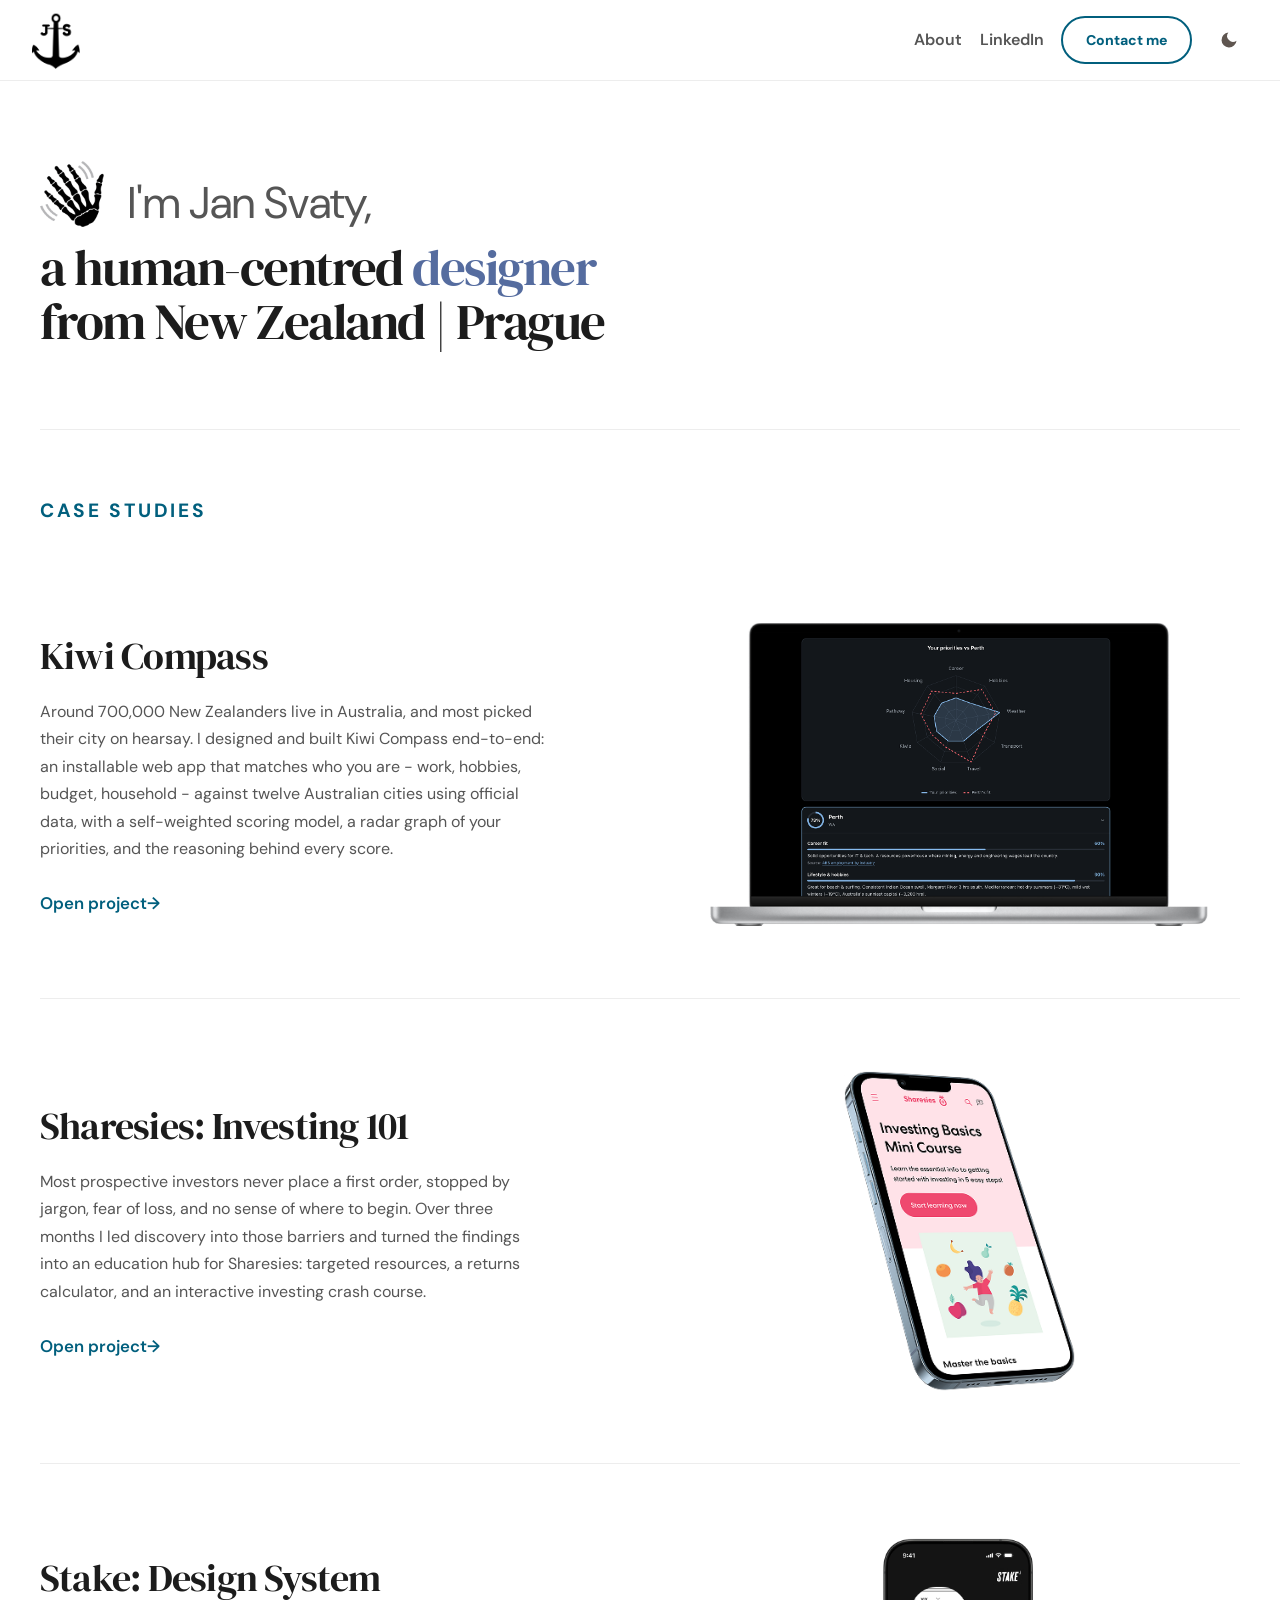
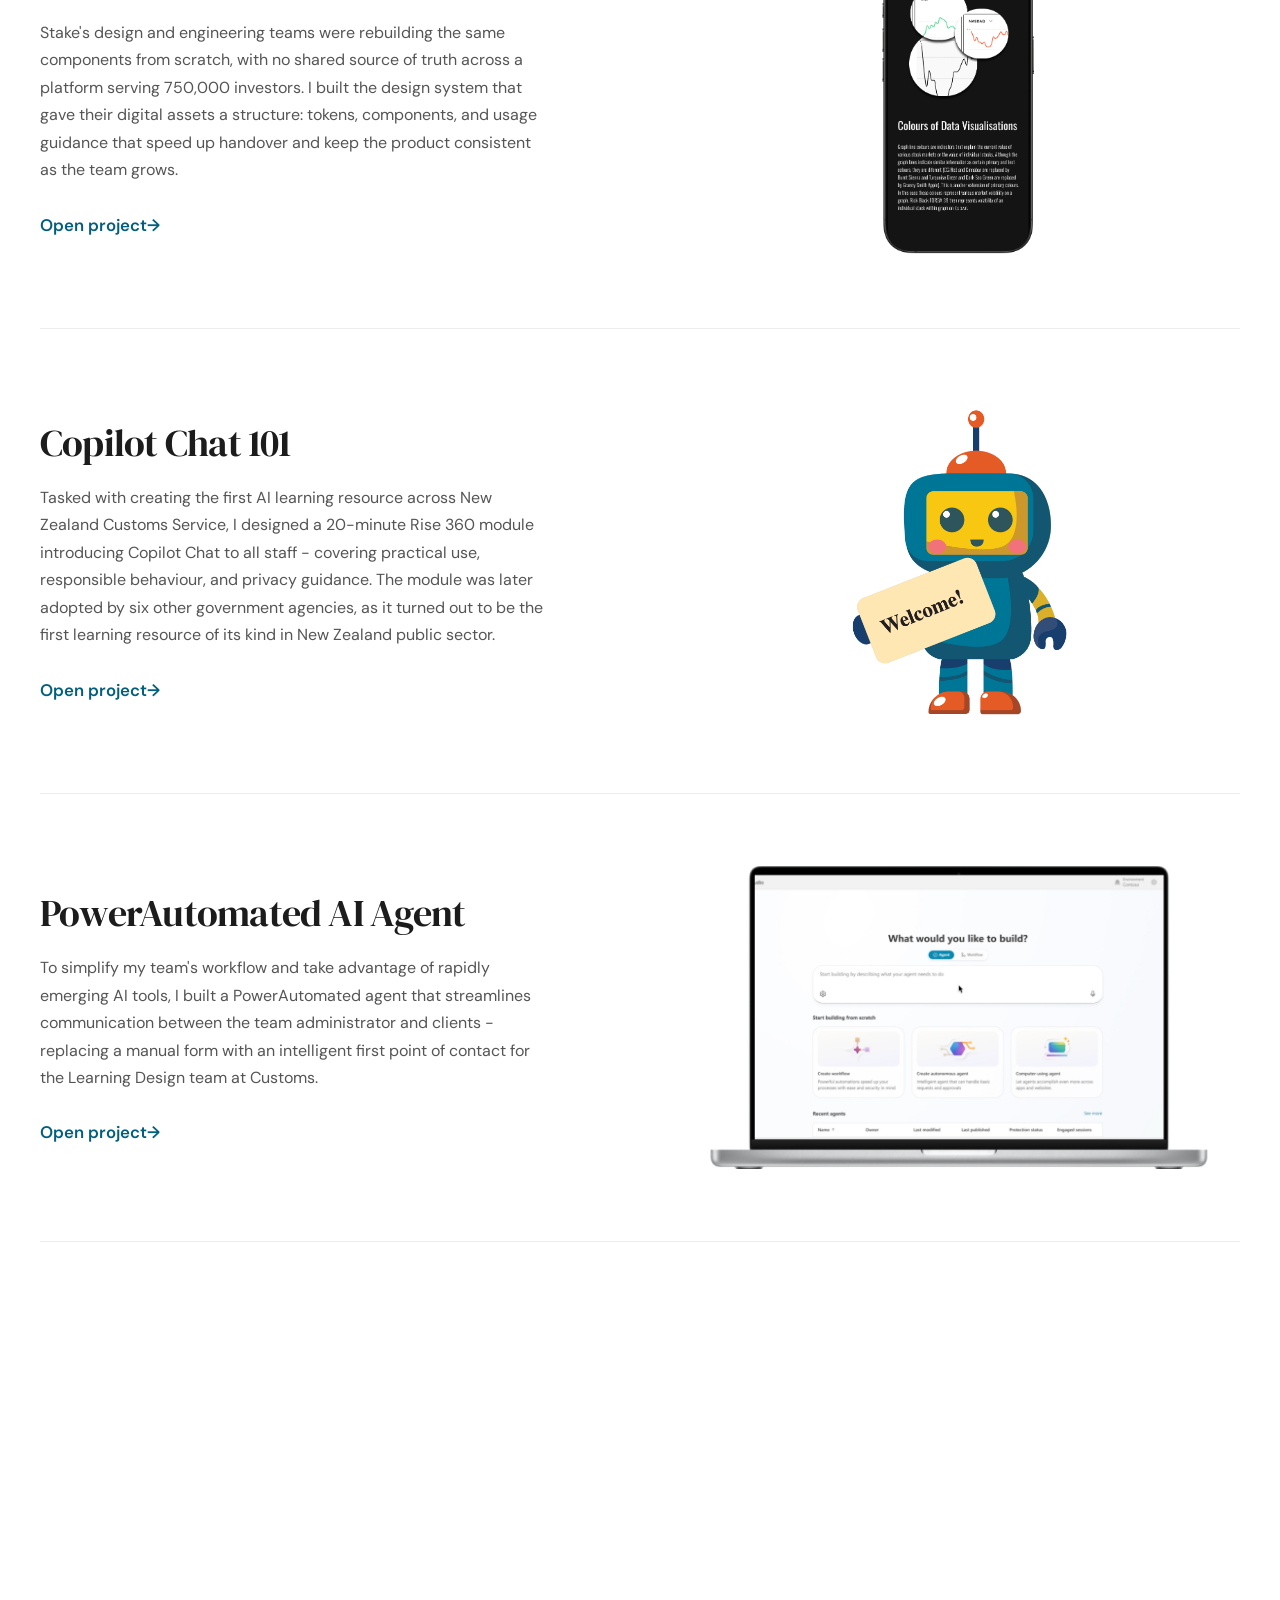
==== commit 6109a075: "Increase mobile title size on About page to fill the column width Derived a new clamp via real line-" ====
--- a/index.html
+++ b/index.html
@@ -9,7 +9,7 @@
   <link rel="preconnect" href="https://fonts.googleapis.com">
   <link rel="preconnect" href="https://fonts.gstatic.com" crossorigin>
   <link href="https://fonts.googleapis.com/css2?family=DM+Sans:ital,opsz,wght@0,9..40,300;0,9..40,400;0,9..40,500;0,9..40,600;0,9..40,700;1,9..40,400&family=DM+Serif+Display:ital@0;1&display=swap" rel="stylesheet">
-  <link rel="stylesheet" href="assets/site3.css?v=44">
+  <link rel="stylesheet" href="assets/site3.css?v=45">
   <script src="assets/site.js?v=11" defer></script>
 </head>
 <body class="home-page">
--- a/assets/site3.css
+++ b/assets/site3.css
@@ -2344,7 +2344,7 @@
   }
 
   body.cs-editorial .ab-hero h1 {
-    font-size: clamp(1.35rem, 6.2vw, 2.1rem);
+    font-size: clamp(1.3rem, calc(8.13vw - 5.24px), 2.3rem);
   }
 
   .ab-hero {
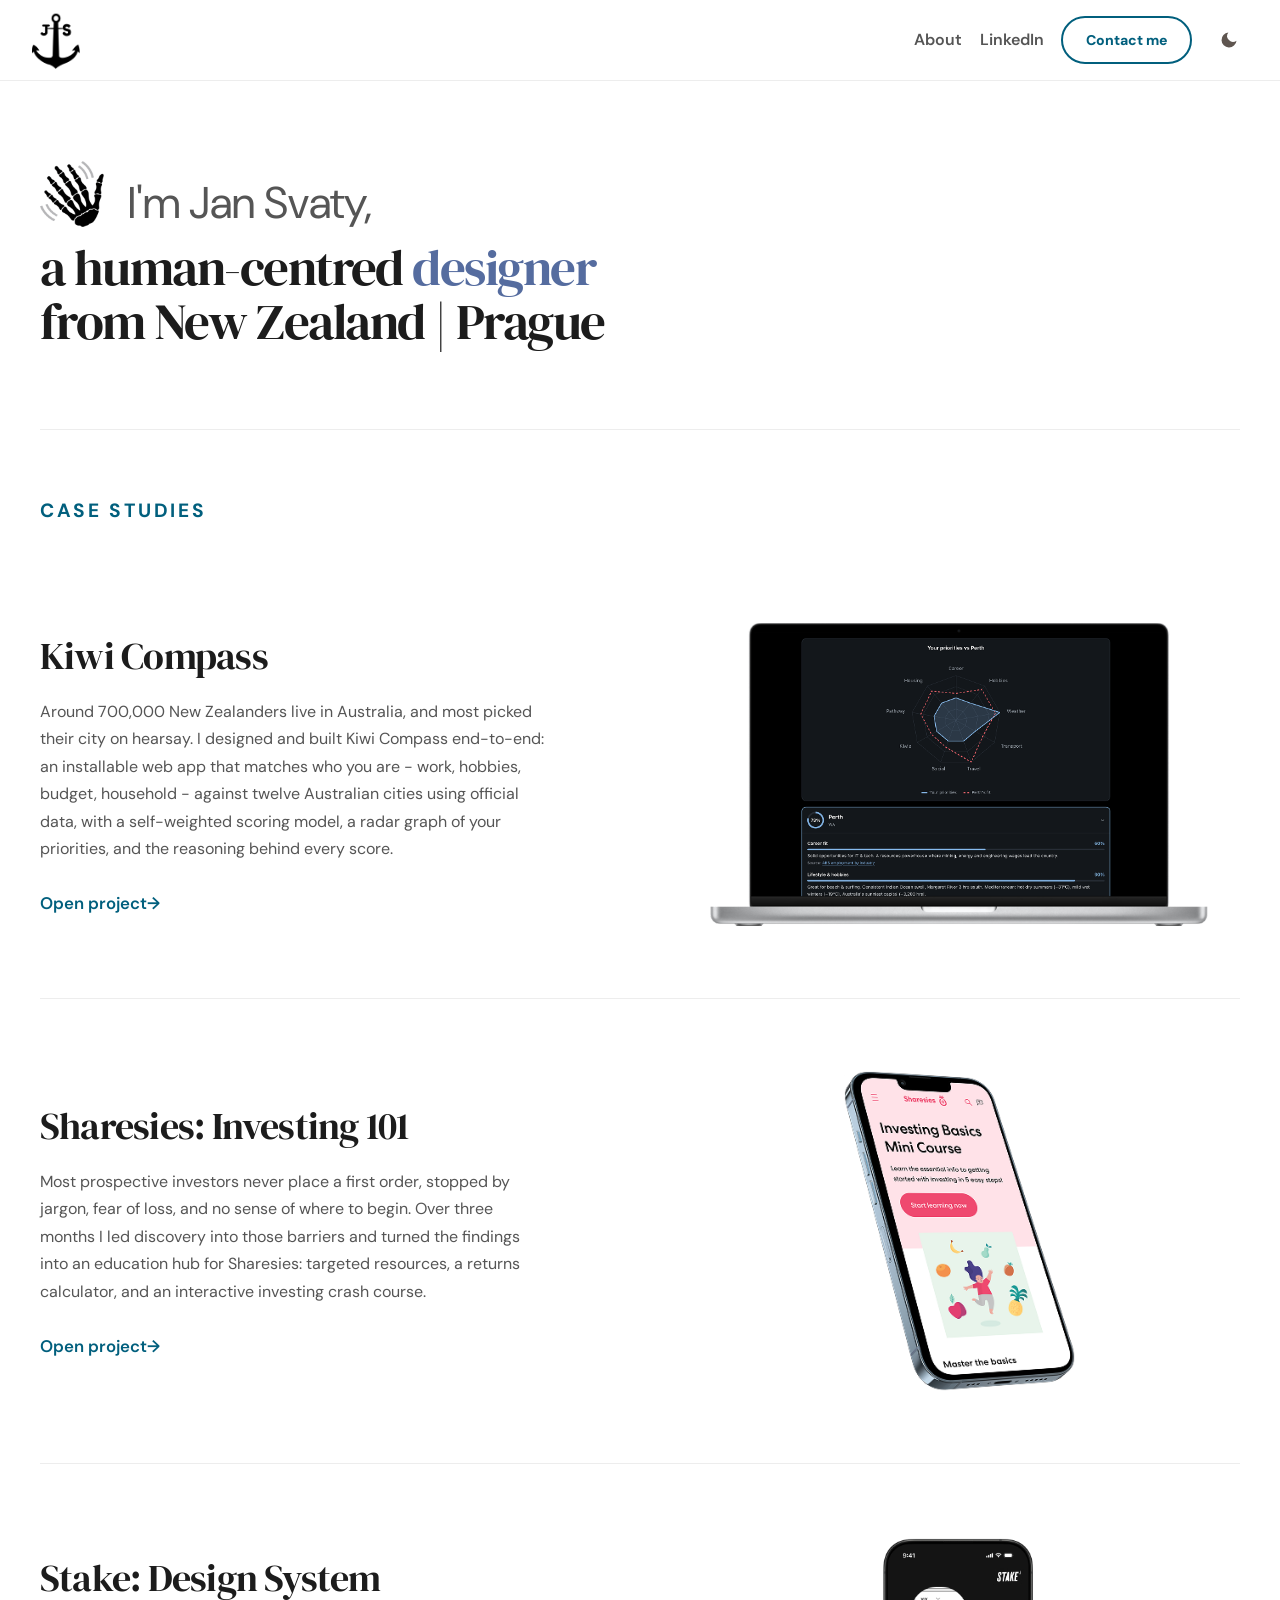
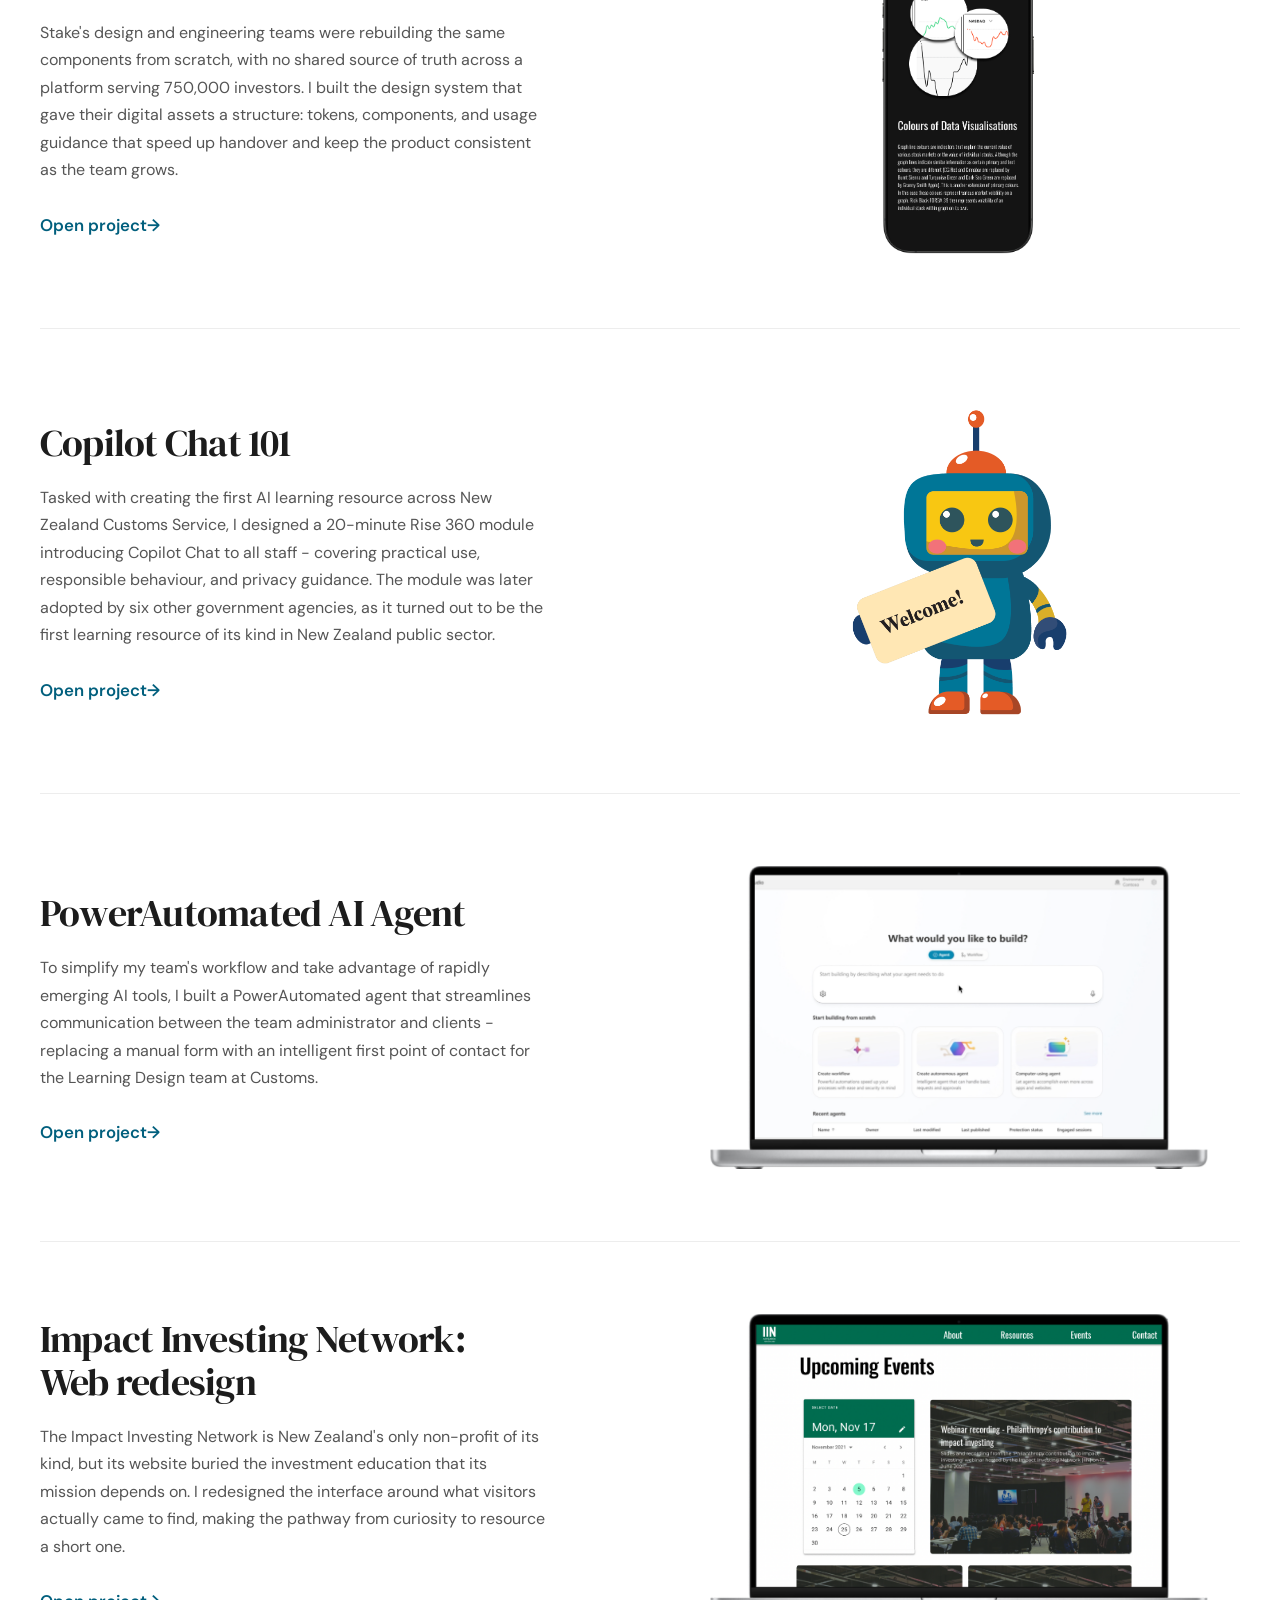
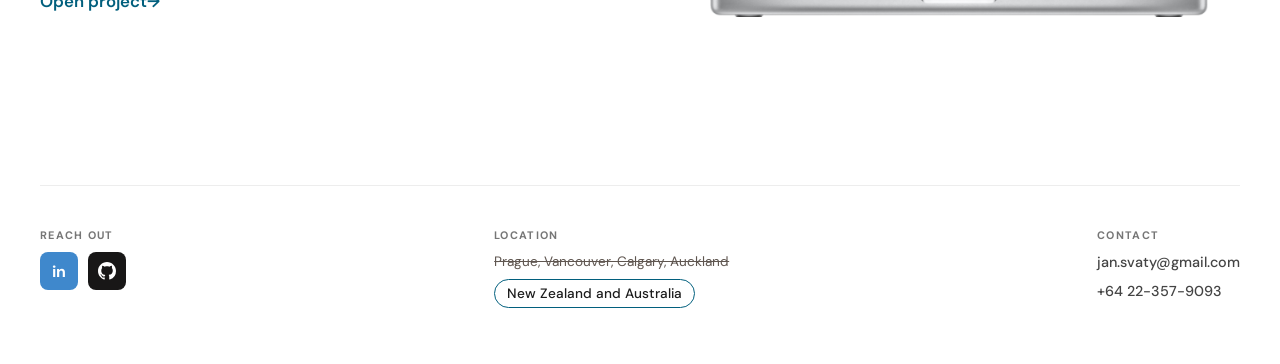
==== commit 1f5374b5: "Fix reveal-on-scroll elements getting permanently stuck invisible Confirmed via repeated reproductio" ====
--- a/index.html
+++ b/index.html
@@ -9,8 +9,8 @@
   <link rel="preconnect" href="https://fonts.googleapis.com">
   <link rel="preconnect" href="https://fonts.gstatic.com" crossorigin>
   <link href="https://fonts.googleapis.com/css2?family=DM+Sans:ital,opsz,wght@0,9..40,300;0,9..40,400;0,9..40,500;0,9..40,600;0,9..40,700;1,9..40,400&family=DM+Serif+Display:ital@0;1&display=swap" rel="stylesheet">
-  <link rel="stylesheet" href="assets/site3.css?v=45">
-  <script src="assets/site.js?v=11" defer></script>
+  <link rel="stylesheet" href="assets/site3.css?v=46">
+  <script src="assets/site.js?v=12" defer></script>
 </head>
 <body class="home-page">
   <div class="intro-overlay" id="intro-overlay" aria-hidden="true">
@@ -31,7 +31,7 @@
     </header>
 
     <main>
-      <section class="hp-hero reveal">
+      <section class="hp-hero">
         <div class="hp-hero-inner">
           <p class="hp-greeting"><img class="hp-greeting-emoji hp-greeting-emoji--light" src="assets/images/hand-wave-light.png" alt="Waving hand"><img class="hp-greeting-emoji hp-greeting-emoji--dark" src="assets/images/hand-wave-dark.png" alt="Waving hand">&nbsp;&nbsp;&nbsp;<span class="hp-greeting-text">I'm Jan Svaty,</span></p>
           <h1>a human-centred <br class="hp-hero-break-mobile"><span class="hp-hero-accent">designer</span> <br class="hp-hero-break-desktop">from <br class="hp-hero-break-mobile">New Zealand | Prague</h1>
--- a/assets/site3.css
+++ b/assets/site3.css
@@ -434,10 +434,15 @@
   gap: 0.45rem;
 }
 
+/* The visible transition is driven by site.js via the Web Animations API
+   (not a CSS transition on the class change — that's what could leave
+   elements permanently stuck invisible, see site.js). These two rules are
+   just the pre/post states: the JS animation bridges between them, and
+   .is-visible alone is also the complete, correct end state on its own for
+   the prefers-reduced-motion path, which skips the animation entirely. */
 .reveal {
   opacity: 0;
   transform: translateY(24px);
-  transition: opacity 560ms ease, transform 560ms ease;
 }
 
 .reveal.is-visible {
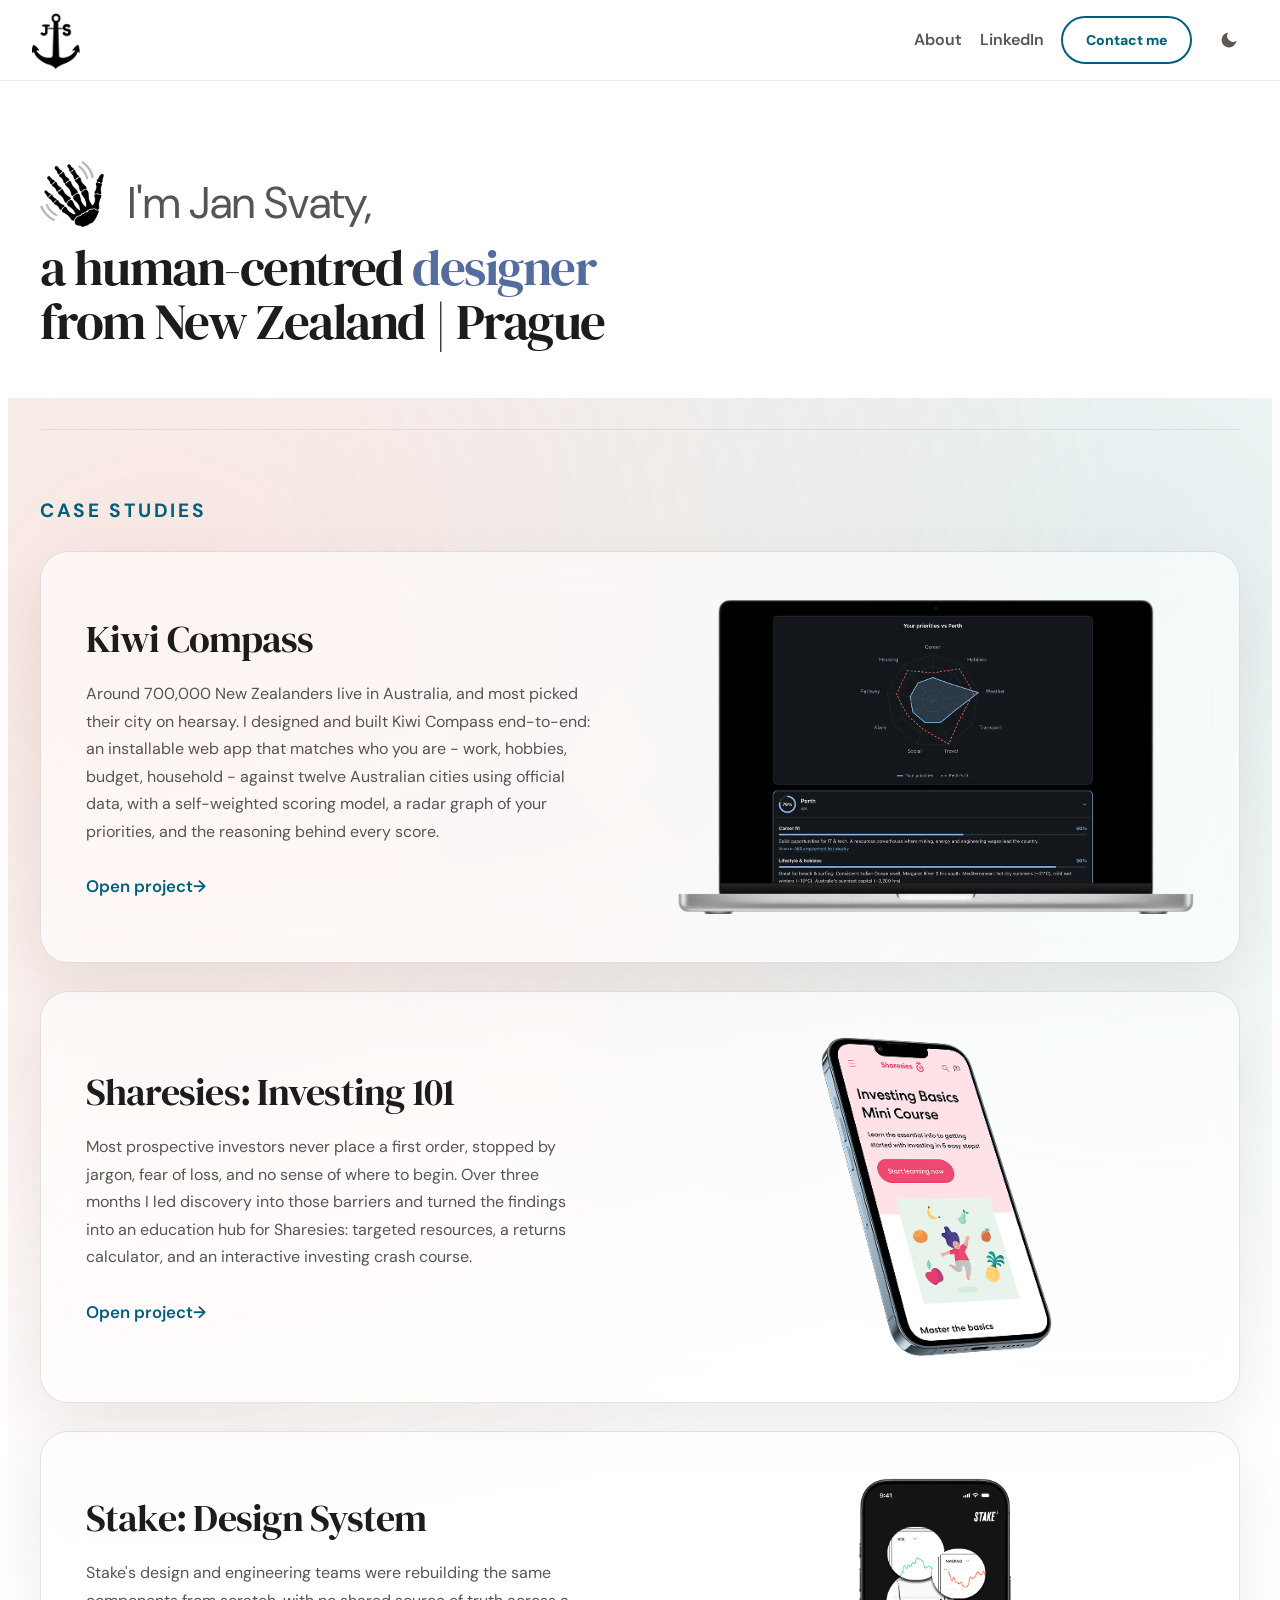
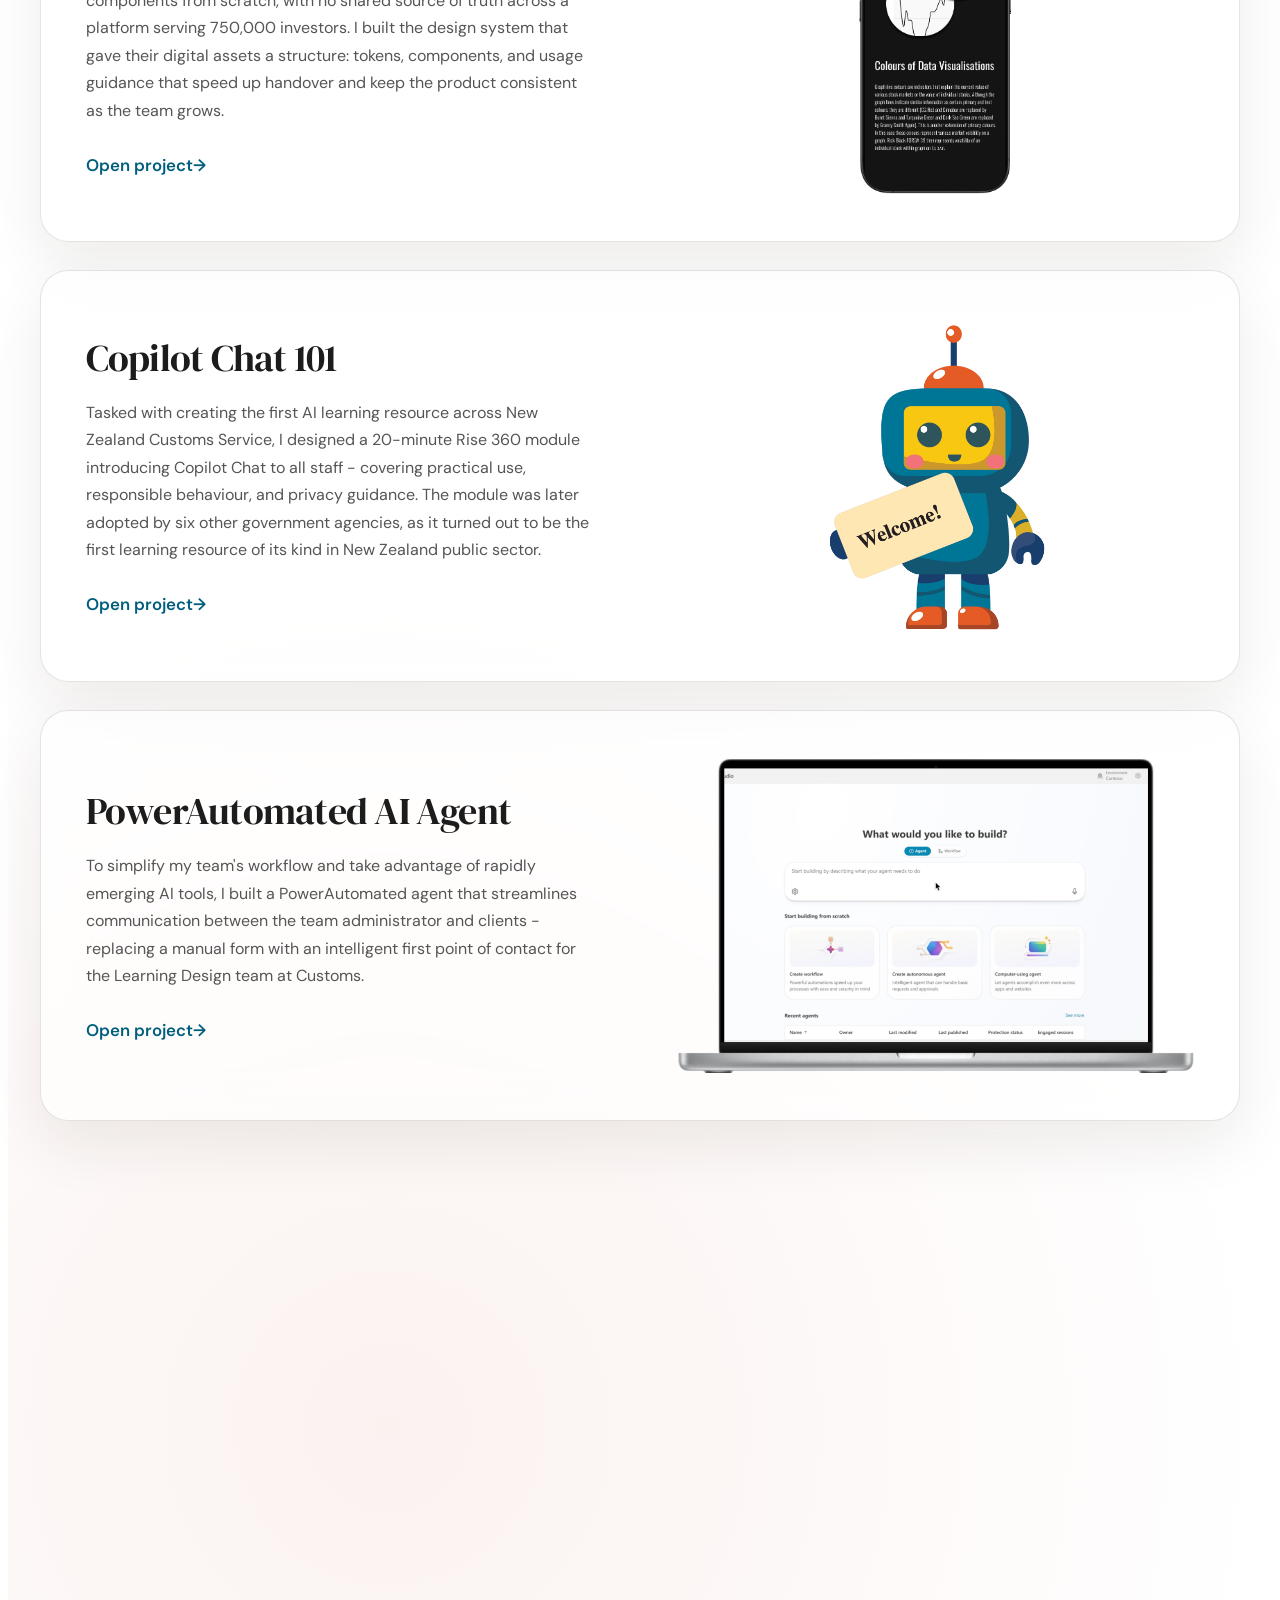
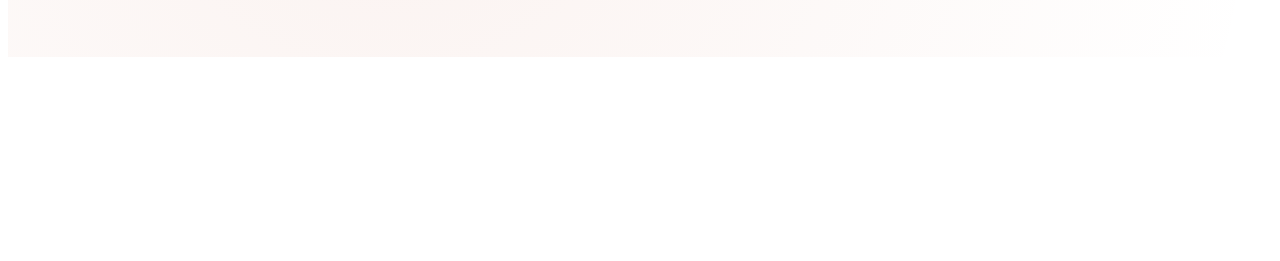
==== commit add05270: "Give the homepage case-study cards a liquid-glass treatment Keeps the existing vertical list layout " ====
--- a/index.html
+++ b/index.html
@@ -9,8 +9,8 @@
   <link rel="preconnect" href="https://fonts.googleapis.com">
   <link rel="preconnect" href="https://fonts.gstatic.com" crossorigin>
   <link href="https://fonts.googleapis.com/css2?family=DM+Sans:ital,opsz,wght@0,9..40,300;0,9..40,400;0,9..40,500;0,9..40,600;0,9..40,700;1,9..40,400&family=DM+Serif+Display:ital@0;1&display=swap" rel="stylesheet">
-  <link rel="stylesheet" href="assets/site3.css?v=46">
-  <script src="assets/site.js?v=12" defer></script>
+  <link rel="stylesheet" href="assets/site3.css?v=47">
+  <script src="assets/site.js?v=14" defer></script>
 </head>
 <body class="home-page">
   <div class="intro-overlay" id="intro-overlay" aria-hidden="true">
--- a/assets/site3.css
+++ b/assets/site3.css
@@ -1818,9 +1818,33 @@
 
 /* Work section */
 .hp-work {
+  position: relative;
   width: min(1200px, calc(100% - 4rem));
   margin: 0 auto;
   padding: 4rem 0 6rem;
+}
+
+/* body.home-page overrides the body background to a flat tone (see below),
+   so this section gets its own soft wash — glass/backdrop-blur only reads
+   as glass when there's some color variation behind it to diffuse; over a
+   flat tone it just looks like a plain translucent box. Scoped to this
+   section rather than the whole homepage so the hero stays clean. */
+.hp-work::before {
+  content: "";
+  position: absolute;
+  inset: -2rem -2rem 0;
+  z-index: -1;
+  background:
+    radial-gradient(circle at 12% 8%, rgba(201, 93, 61, 0.16), transparent 34%),
+    radial-gradient(circle at 88% 6%, rgba(35, 118, 120, 0.12), transparent 30%),
+    radial-gradient(circle at 30% 92%, rgba(201, 93, 61, 0.08), transparent 32%);
+}
+
+[data-theme="dark"] .hp-work::before {
+  background:
+    radial-gradient(circle at 12% 8%, rgba(217, 113, 79, 0.14), transparent 34%),
+    radial-gradient(circle at 88% 6%, rgba(60, 150, 150, 0.11), transparent 30%),
+    radial-gradient(circle at 30% 92%, rgba(217, 113, 79, 0.08), transparent 32%);
 }
 
 .hp-work-label {
@@ -1836,6 +1860,7 @@
 /* Project list */
 .hp-project-list {
   display: grid;
+  gap: 1.75rem;
 }
 
 .hp-project {
@@ -1843,7 +1868,41 @@
   grid-template-columns: 1fr 1fr;
   gap: clamp(3rem, 6vw, 6rem);
   align-items: center;
-  padding: 2.5rem 0;
+  padding: clamp(1.75rem, 3.5vw, 3rem);
+  background: var(--panel);
+  backdrop-filter: blur(20px) saturate(1.4);
+  -webkit-backdrop-filter: blur(20px) saturate(1.4);
+  border: 1px solid var(--line);
+  border-radius: var(--radius);
+  box-shadow: var(--shadow);
+  transition: transform 320ms cubic-bezier(0.22, 0.61, 0.36, 1), box-shadow 320ms ease,
+    border-color 320ms ease;
+}
+
+.hp-project:hover {
+  transform: translateY(-4px);
+  box-shadow: 0 30px 70px rgba(41, 22, 12, 0.15);
+  border-color: rgba(201, 93, 61, 0.35);
+}
+
+[data-theme="dark"] .hp-project:hover {
+  box-shadow: 0 30px 80px rgba(0, 0, 0, 0.45);
+  border-color: rgba(217, 113, 79, 0.4);
+}
+
+@media (prefers-reduced-motion: reduce) {
+  .hp-project {
+    transition: none;
+  }
+  .hp-project:hover {
+    transform: none;
+  }
+}
+
+/* Cards carry their own boundary now — the old row dividers would be
+   redundant clutter between separate glass panels. */
+.hp-divider {
+  display: none;
 }
 
 .hp-project-info {
@@ -1930,8 +1989,7 @@
   display: flex;
   align-items: center;
   justify-content: center;
-  padding: 2rem;
-  min-height: 22rem;
+  min-height: 20rem;
 }
 
 .hp-project-visual img {
@@ -2062,8 +2120,8 @@
 @media (max-width: 860px) {
   .hp-project {
     grid-template-columns: 1fr;
-    gap: 2.5rem;
-    padding: 2rem 0;
+    gap: 2rem;
+    padding: 1.75rem;
   }
 
   .hp-project-visual {
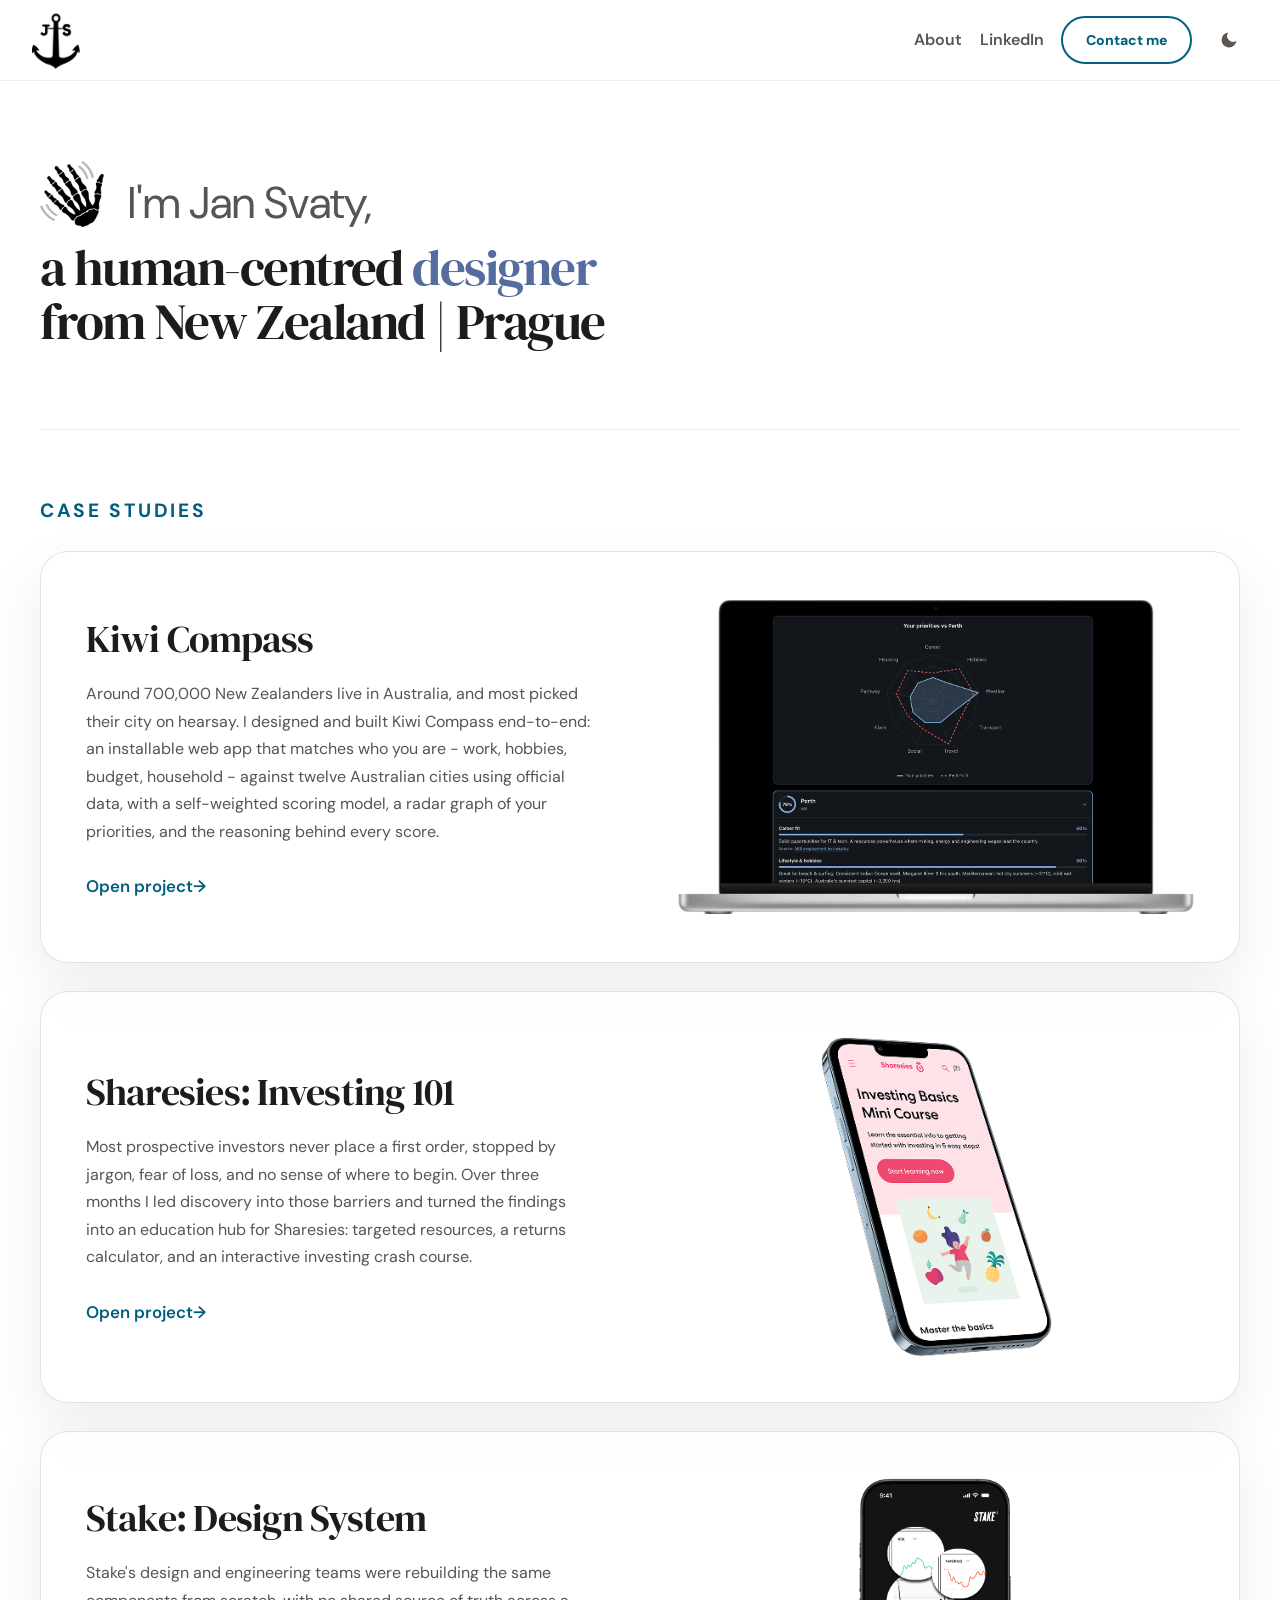
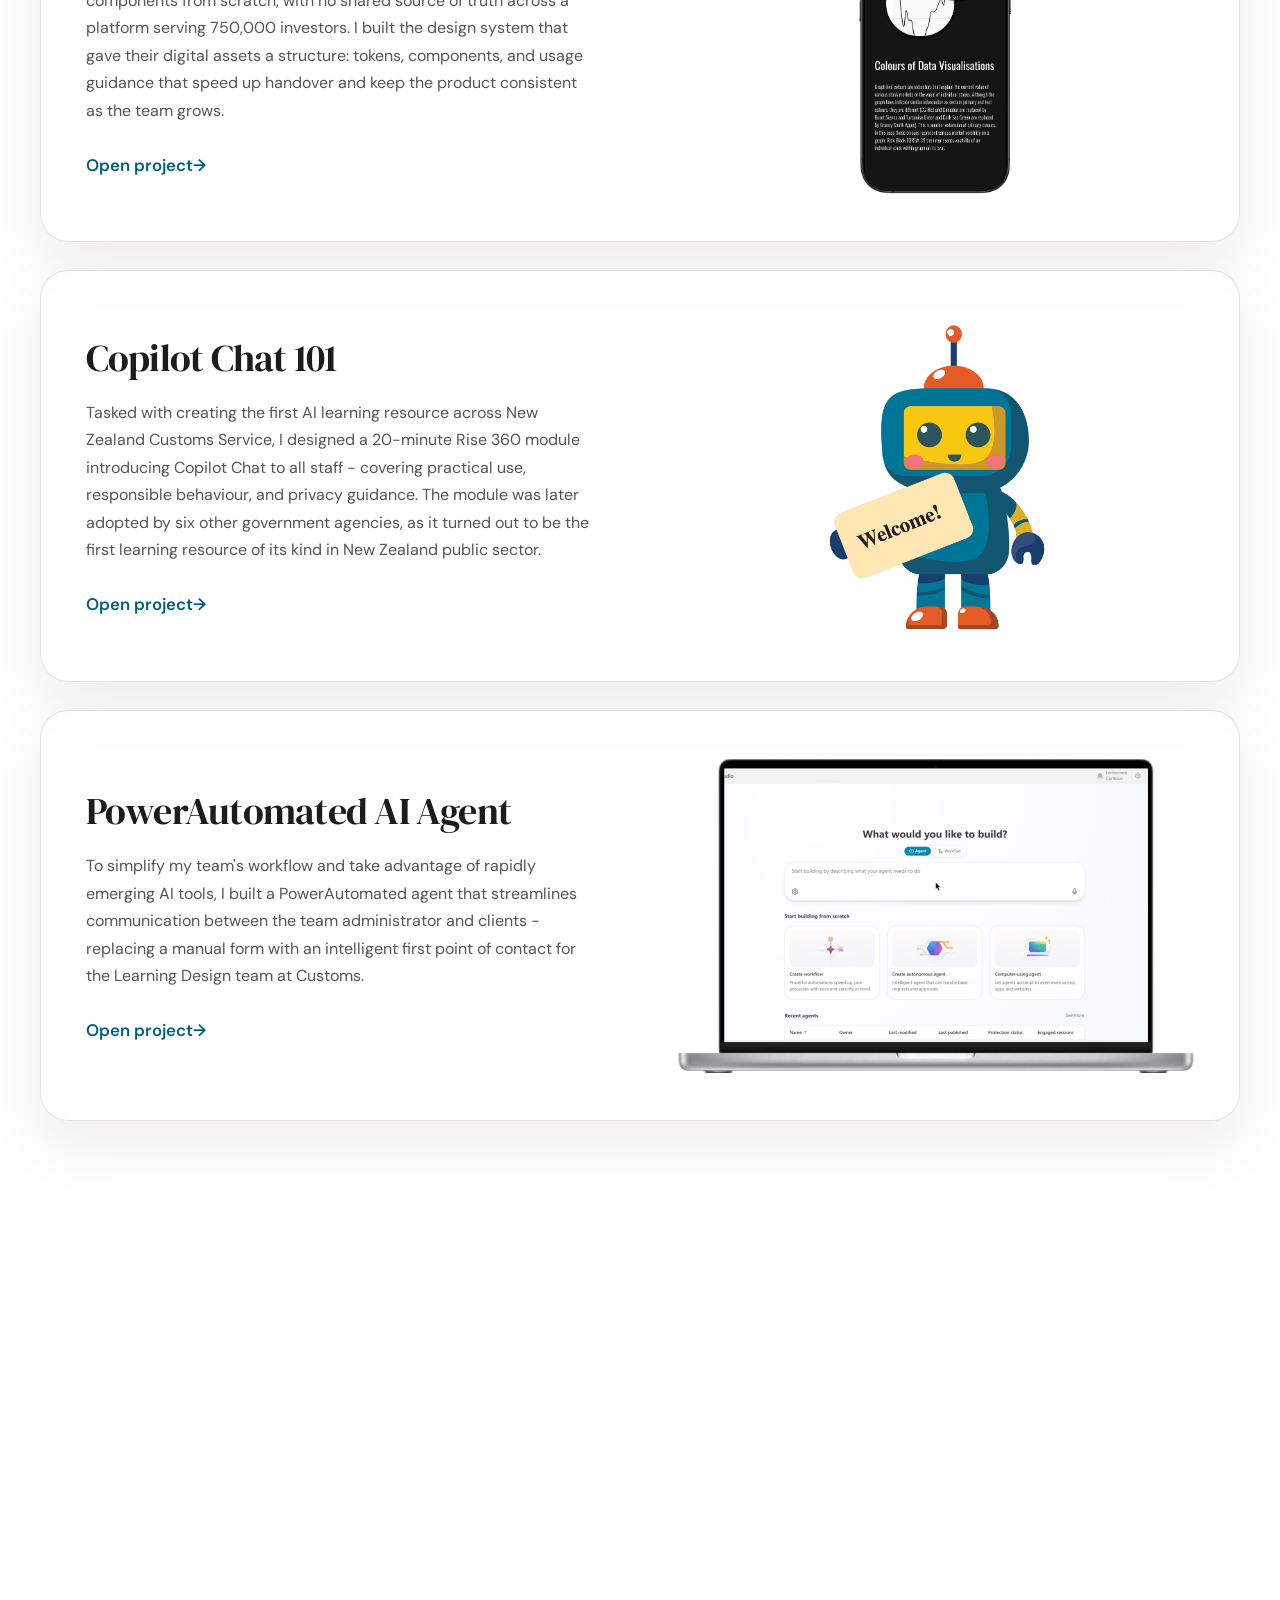
==== commit 64ae27b2: "Remove the section-wide gradient wash behind case studies Kept the individual glass cards, removed t" ====
--- a/index.html
+++ b/index.html
@@ -9,7 +9,7 @@
   <link rel="preconnect" href="https://fonts.googleapis.com">
   <link rel="preconnect" href="https://fonts.gstatic.com" crossorigin>
   <link href="https://fonts.googleapis.com/css2?family=DM+Sans:ital,opsz,wght@0,9..40,300;0,9..40,400;0,9..40,500;0,9..40,600;0,9..40,700;1,9..40,400&family=DM+Serif+Display:ital@0;1&display=swap" rel="stylesheet">
-  <link rel="stylesheet" href="assets/site3.css?v=47">
+  <link rel="stylesheet" href="assets/site3.css?v=48">
   <script src="assets/site.js?v=14" defer></script>
 </head>
 <body class="home-page">
--- a/assets/site3.css
+++ b/assets/site3.css
@@ -1818,33 +1818,9 @@
 
 /* Work section */
 .hp-work {
-  position: relative;
   width: min(1200px, calc(100% - 4rem));
   margin: 0 auto;
   padding: 4rem 0 6rem;
-}
-
-/* body.home-page overrides the body background to a flat tone (see below),
-   so this section gets its own soft wash — glass/backdrop-blur only reads
-   as glass when there's some color variation behind it to diffuse; over a
-   flat tone it just looks like a plain translucent box. Scoped to this
-   section rather than the whole homepage so the hero stays clean. */
-.hp-work::before {
-  content: "";
-  position: absolute;
-  inset: -2rem -2rem 0;
-  z-index: -1;
-  background:
-    radial-gradient(circle at 12% 8%, rgba(201, 93, 61, 0.16), transparent 34%),
-    radial-gradient(circle at 88% 6%, rgba(35, 118, 120, 0.12), transparent 30%),
-    radial-gradient(circle at 30% 92%, rgba(201, 93, 61, 0.08), transparent 32%);
-}
-
-[data-theme="dark"] .hp-work::before {
-  background:
-    radial-gradient(circle at 12% 8%, rgba(217, 113, 79, 0.14), transparent 34%),
-    radial-gradient(circle at 88% 6%, rgba(60, 150, 150, 0.11), transparent 30%),
-    radial-gradient(circle at 30% 92%, rgba(217, 113, 79, 0.08), transparent 32%);
 }
 
 .hp-work-label {
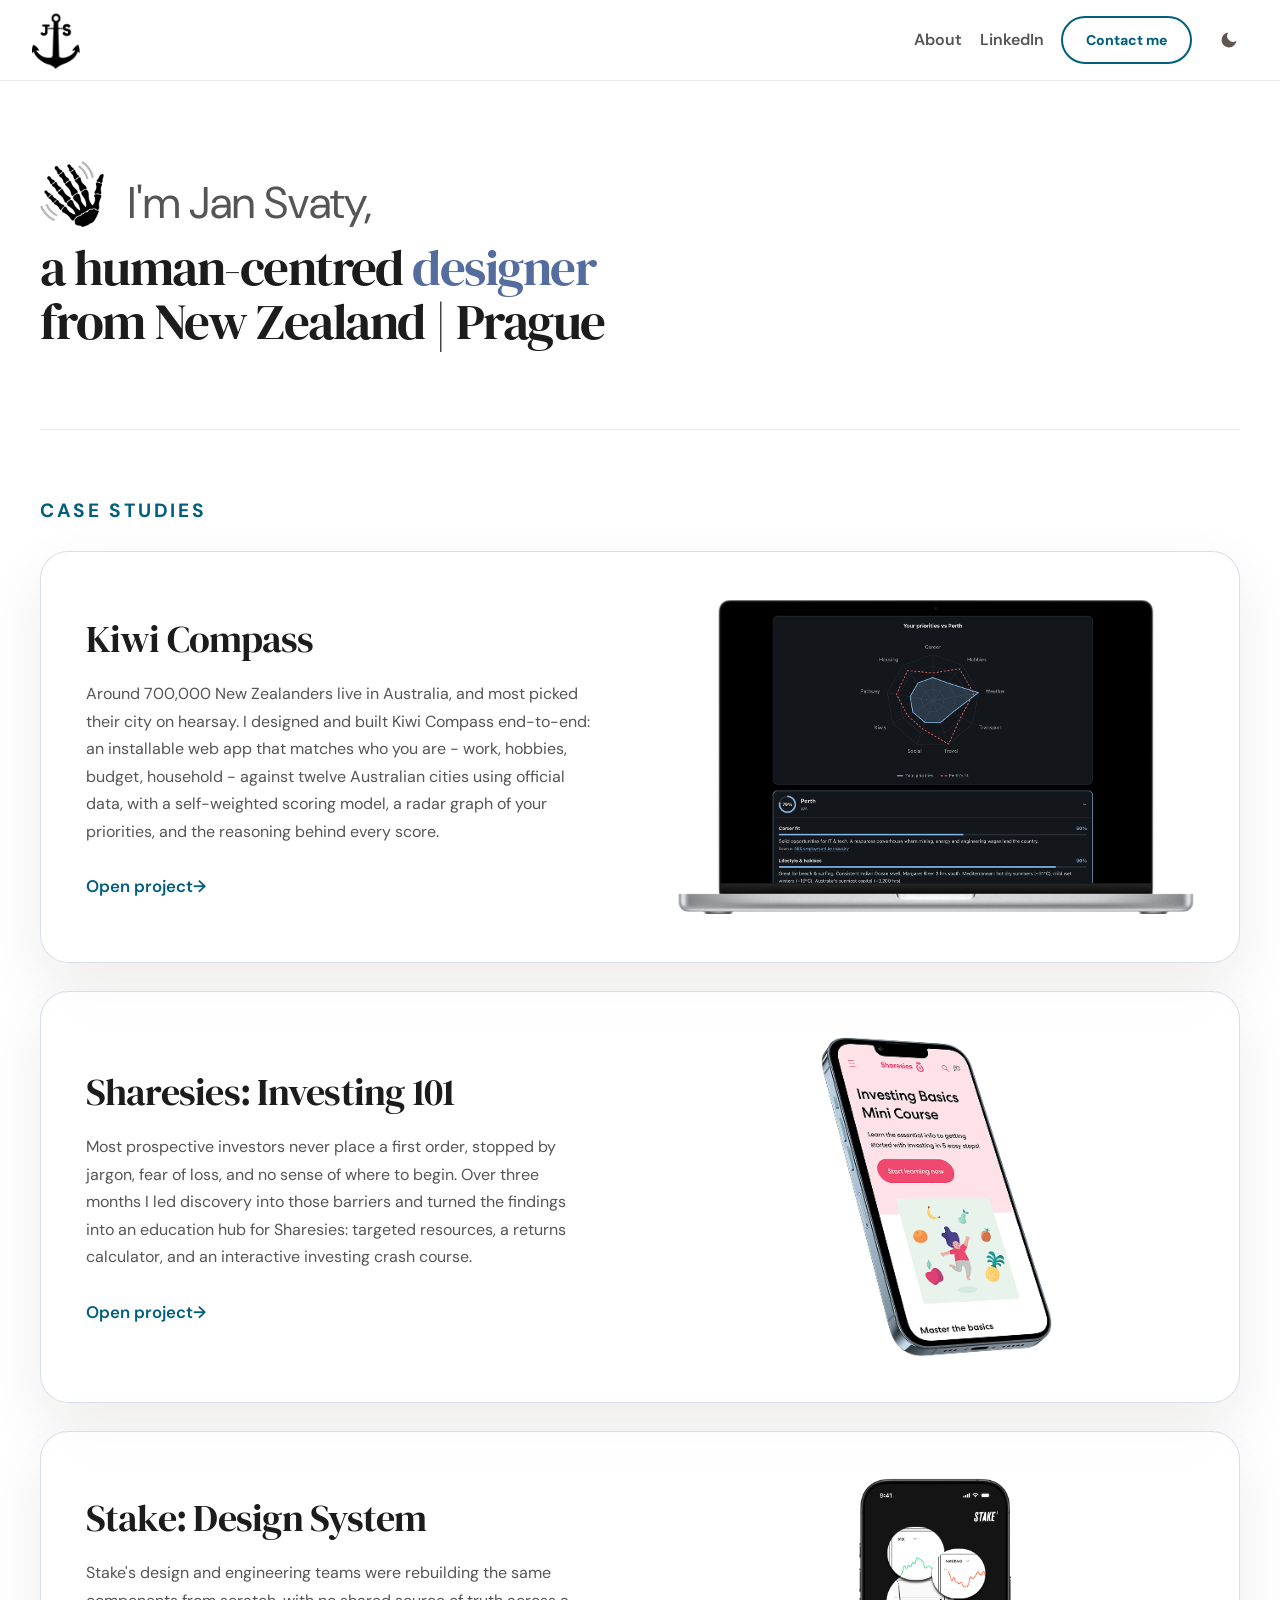
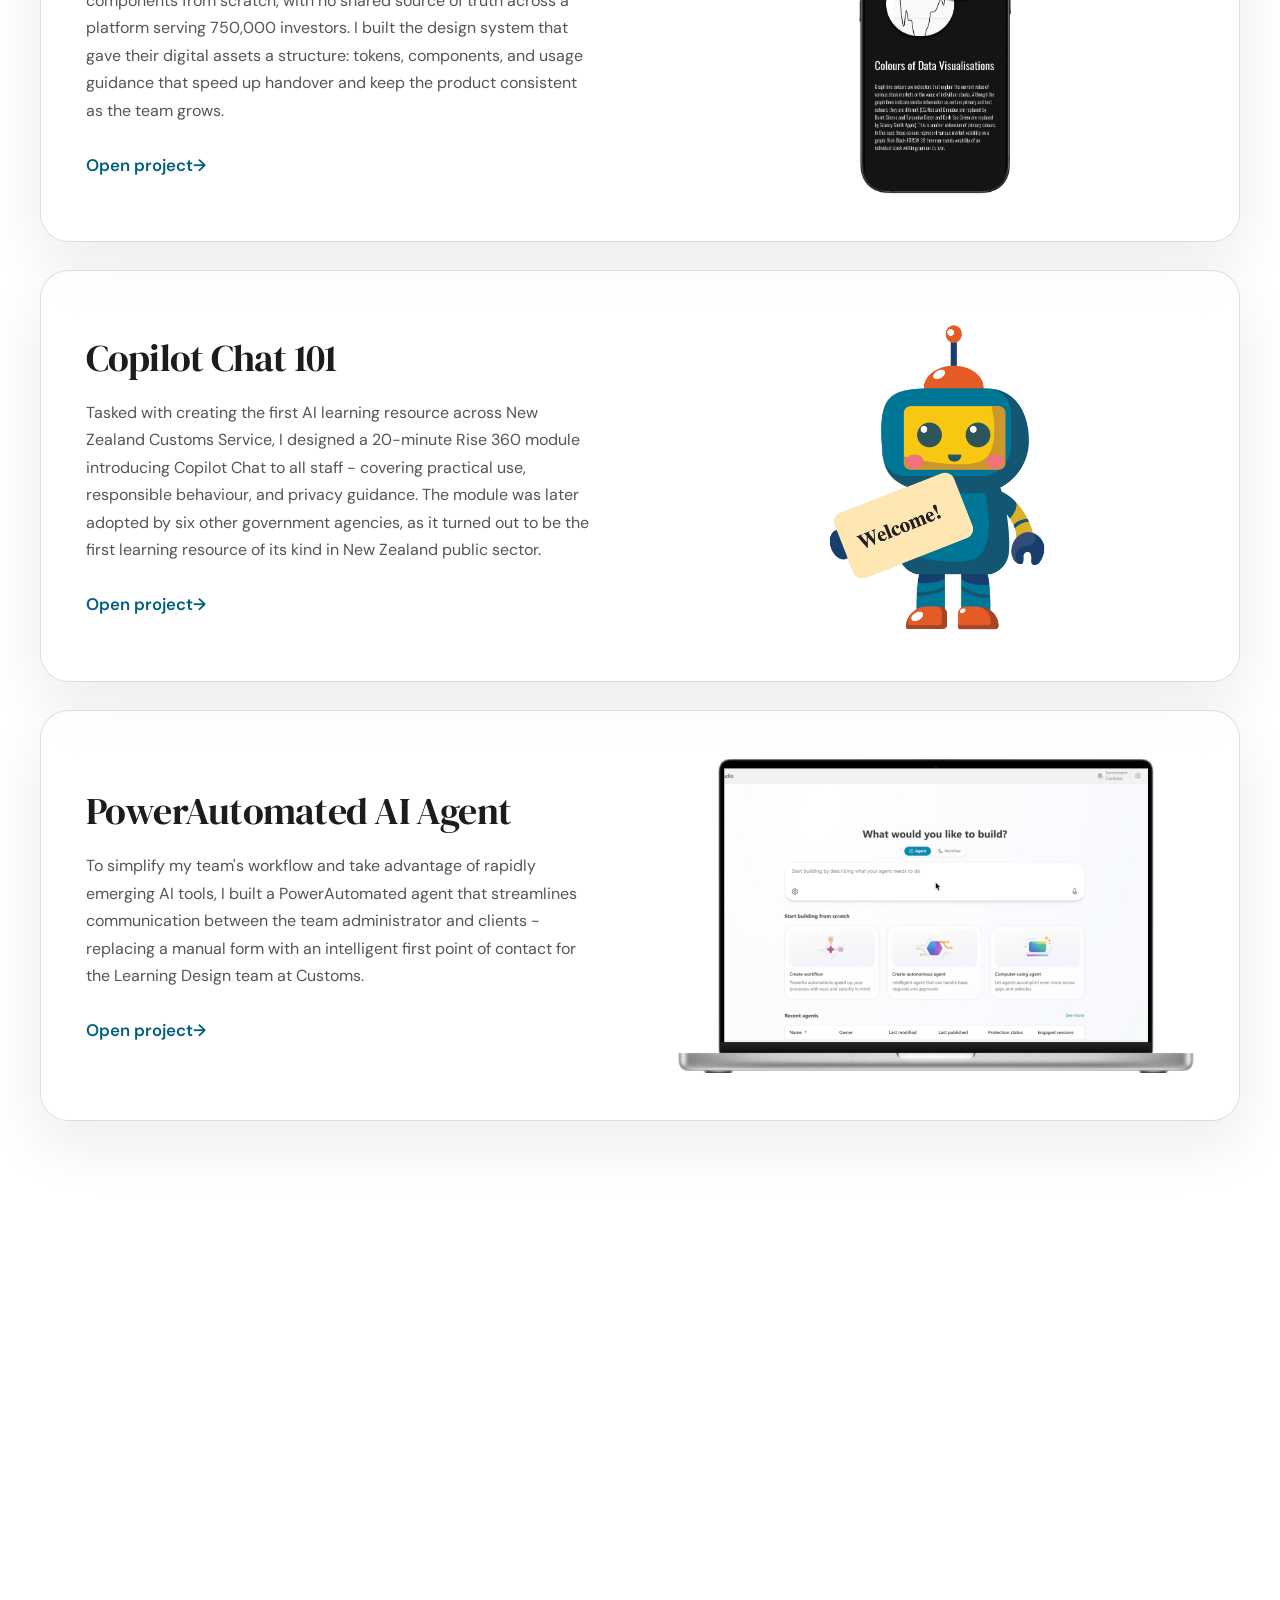
==== commit a7195355: "Tint case-study card borders to match the hero's blue accent Border was neutral --line at rest and t" ====
--- a/index.html
+++ b/index.html
@@ -9,7 +9,7 @@
   <link rel="preconnect" href="https://fonts.googleapis.com">
   <link rel="preconnect" href="https://fonts.gstatic.com" crossorigin>
   <link href="https://fonts.googleapis.com/css2?family=DM+Sans:ital,opsz,wght@0,9..40,300;0,9..40,400;0,9..40,500;0,9..40,600;0,9..40,700;1,9..40,400&family=DM+Serif+Display:ital@0;1&display=swap" rel="stylesheet">
-  <link rel="stylesheet" href="assets/site3.css?v=48">
+  <link rel="stylesheet" href="assets/site3.css?v=49">
   <script src="assets/site.js?v=14" defer></script>
 </head>
 <body class="home-page">
--- a/assets/site3.css
+++ b/assets/site3.css
@@ -1848,22 +1848,26 @@
   background: var(--panel);
   backdrop-filter: blur(20px) saturate(1.4);
   -webkit-backdrop-filter: blur(20px) saturate(1.4);
-  border: 1px solid var(--line);
+  border: 1px solid rgba(85, 108, 159, 0.22);
   border-radius: var(--radius);
   box-shadow: var(--shadow);
   transition: transform 320ms cubic-bezier(0.22, 0.61, 0.36, 1), box-shadow 320ms ease,
     border-color 320ms ease;
 }
 
+[data-theme="dark"] .hp-project {
+  border-color: rgba(107, 138, 191, 0.28);
+}
+
 .hp-project:hover {
   transform: translateY(-4px);
   box-shadow: 0 30px 70px rgba(41, 22, 12, 0.15);
-  border-color: rgba(201, 93, 61, 0.35);
+  border-color: rgba(85, 108, 159, 0.55);
 }
 
 [data-theme="dark"] .hp-project:hover {
   box-shadow: 0 30px 80px rgba(0, 0, 0, 0.45);
-  border-color: rgba(217, 113, 79, 0.4);
+  border-color: rgba(107, 138, 191, 0.6);
 }
 
 @media (prefers-reduced-motion: reduce) {
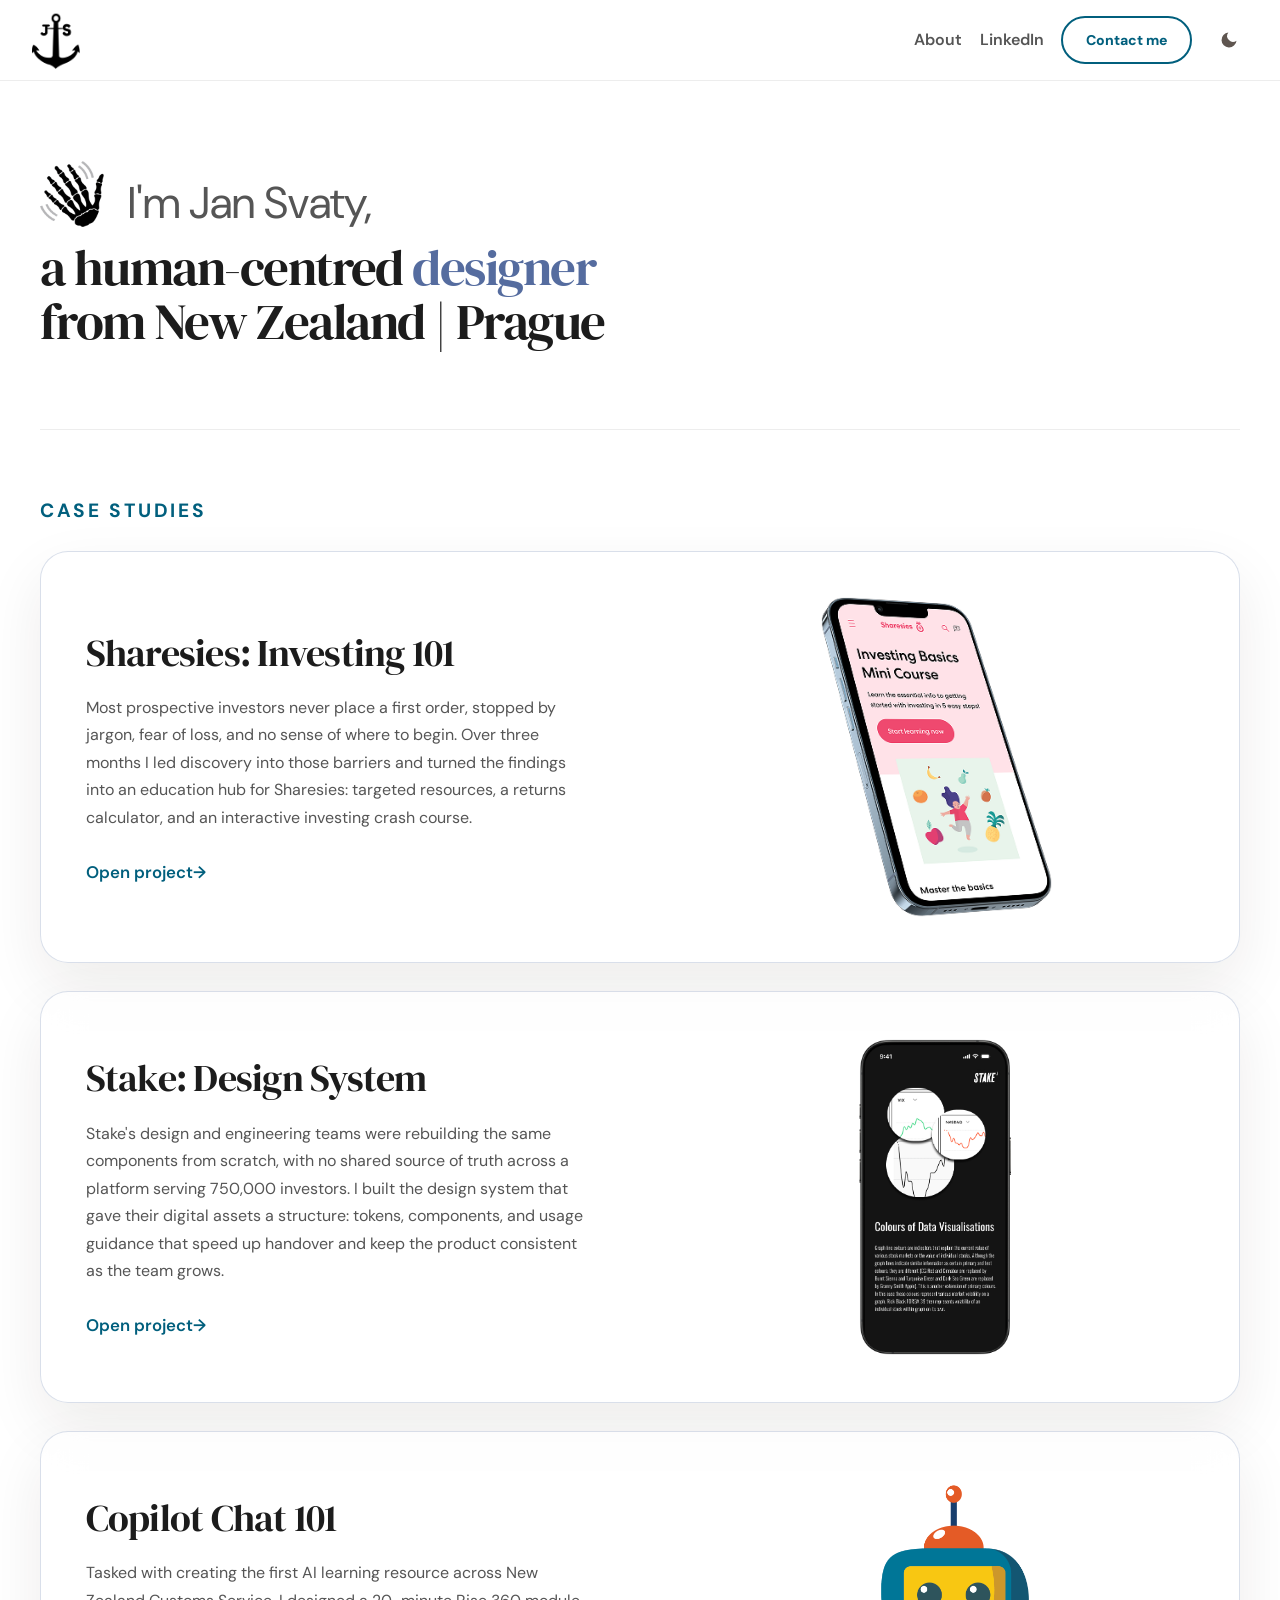
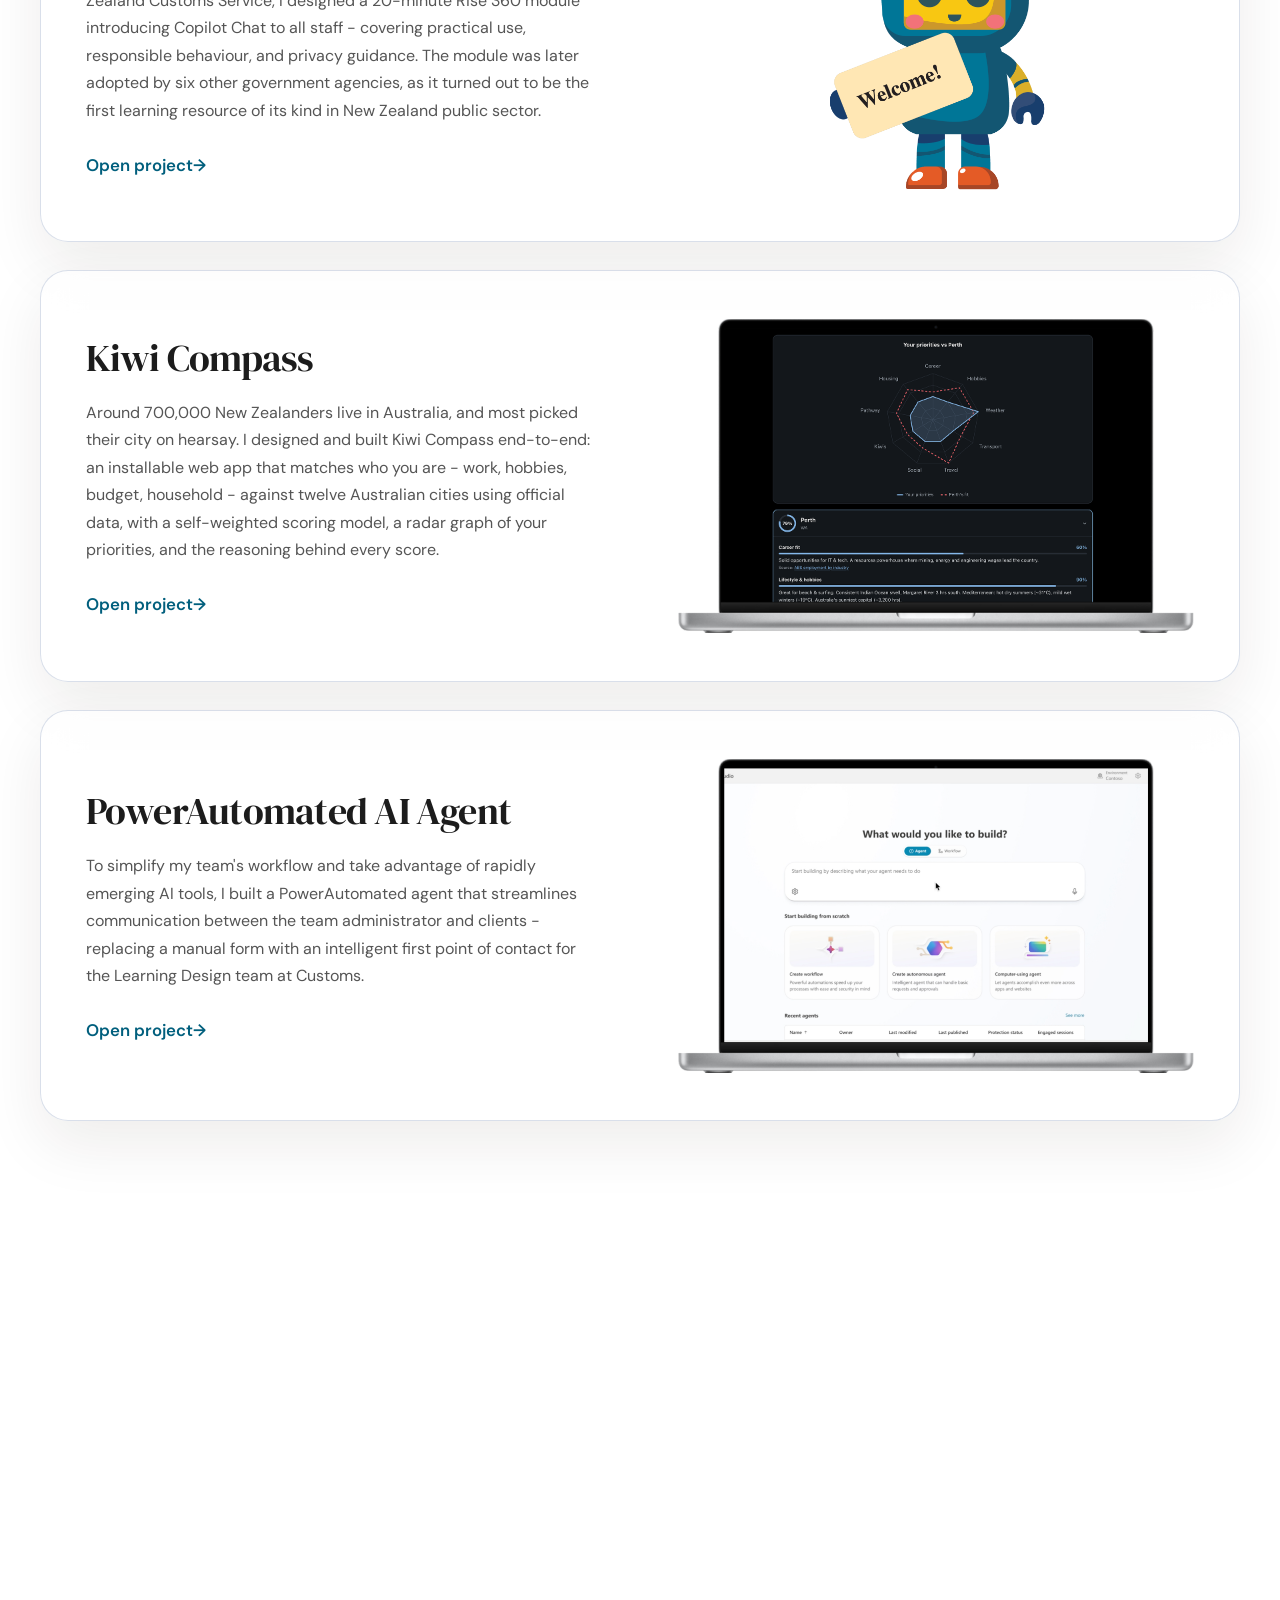
==== commit 212a225e: "Move Kiwi Compass to position 4 on the homepage Co-Authored-By: Claude Sonnet 5 <noreply@anthropic.c" ====
--- a/index.html
+++ b/index.html
@@ -52,19 +52,6 @@
 
           <article class="hp-project reveal">
             <div class="hp-project-info">
-              <h2>Kiwi Compass</h2>
-              <p>Around 700,000 New Zealanders live in Australia, and most picked their city on hearsay. I designed and built Kiwi Compass end-to-end: an installable web app that matches who you are - work, hobbies, budget, household - against twelve Australian cities using official data, with a self-weighted scoring model, a radar graph of your priorities, and the reasoning behind every score.</p>
-              <a class="hp-link" href="kiwi-compass.html">Open project</a>
-            </div>
-            <a class="hp-project-visual" href="kiwi-compass.html" aria-label="Open Kiwi Compass">
-              <img src="assets/images/kiwi-compass-mockup.png" alt="Kiwi Compass results screen with a radar graph comparing user priorities to Perth, shown in a laptop mockup">
-            </a>
-          </article>
-
-          <hr class="hp-divider">
-
-          <article class="hp-project reveal">
-            <div class="hp-project-info">
               <h2>Sharesies: Investing 101</h2>
               <p>Most prospective investors never place a first order, stopped by jargon, fear of loss, and no sense of where to begin. Over three months I led discovery into those barriers and turned the findings into an education hub for Sharesies: targeted resources, a returns calculator, and an interactive investing crash course.</p>
               <a class="hp-link" href="sharesies-investing-101.html">Open project</a>
@@ -97,6 +84,19 @@
             </div>
             <a class="hp-project-visual" href="copilot-chat.html" aria-label="Open Copilot Chat 101">
               <img src="assets/images/copilot-chat-hero.png" alt="Copilot Chat 101 project preview">
+            </a>
+          </article>
+
+          <hr class="hp-divider">
+
+          <article class="hp-project reveal">
+            <div class="hp-project-info">
+              <h2>Kiwi Compass</h2>
+              <p>Around 700,000 New Zealanders live in Australia, and most picked their city on hearsay. I designed and built Kiwi Compass end-to-end: an installable web app that matches who you are - work, hobbies, budget, household - against twelve Australian cities using official data, with a self-weighted scoring model, a radar graph of your priorities, and the reasoning behind every score.</p>
+              <a class="hp-link" href="kiwi-compass.html">Open project</a>
+            </div>
+            <a class="hp-project-visual" href="kiwi-compass.html" aria-label="Open Kiwi Compass">
+              <img src="assets/images/kiwi-compass-mockup.png" alt="Kiwi Compass results screen with a radar graph comparing user priorities to Perth, shown in a laptop mockup">
             </a>
           </article>
 
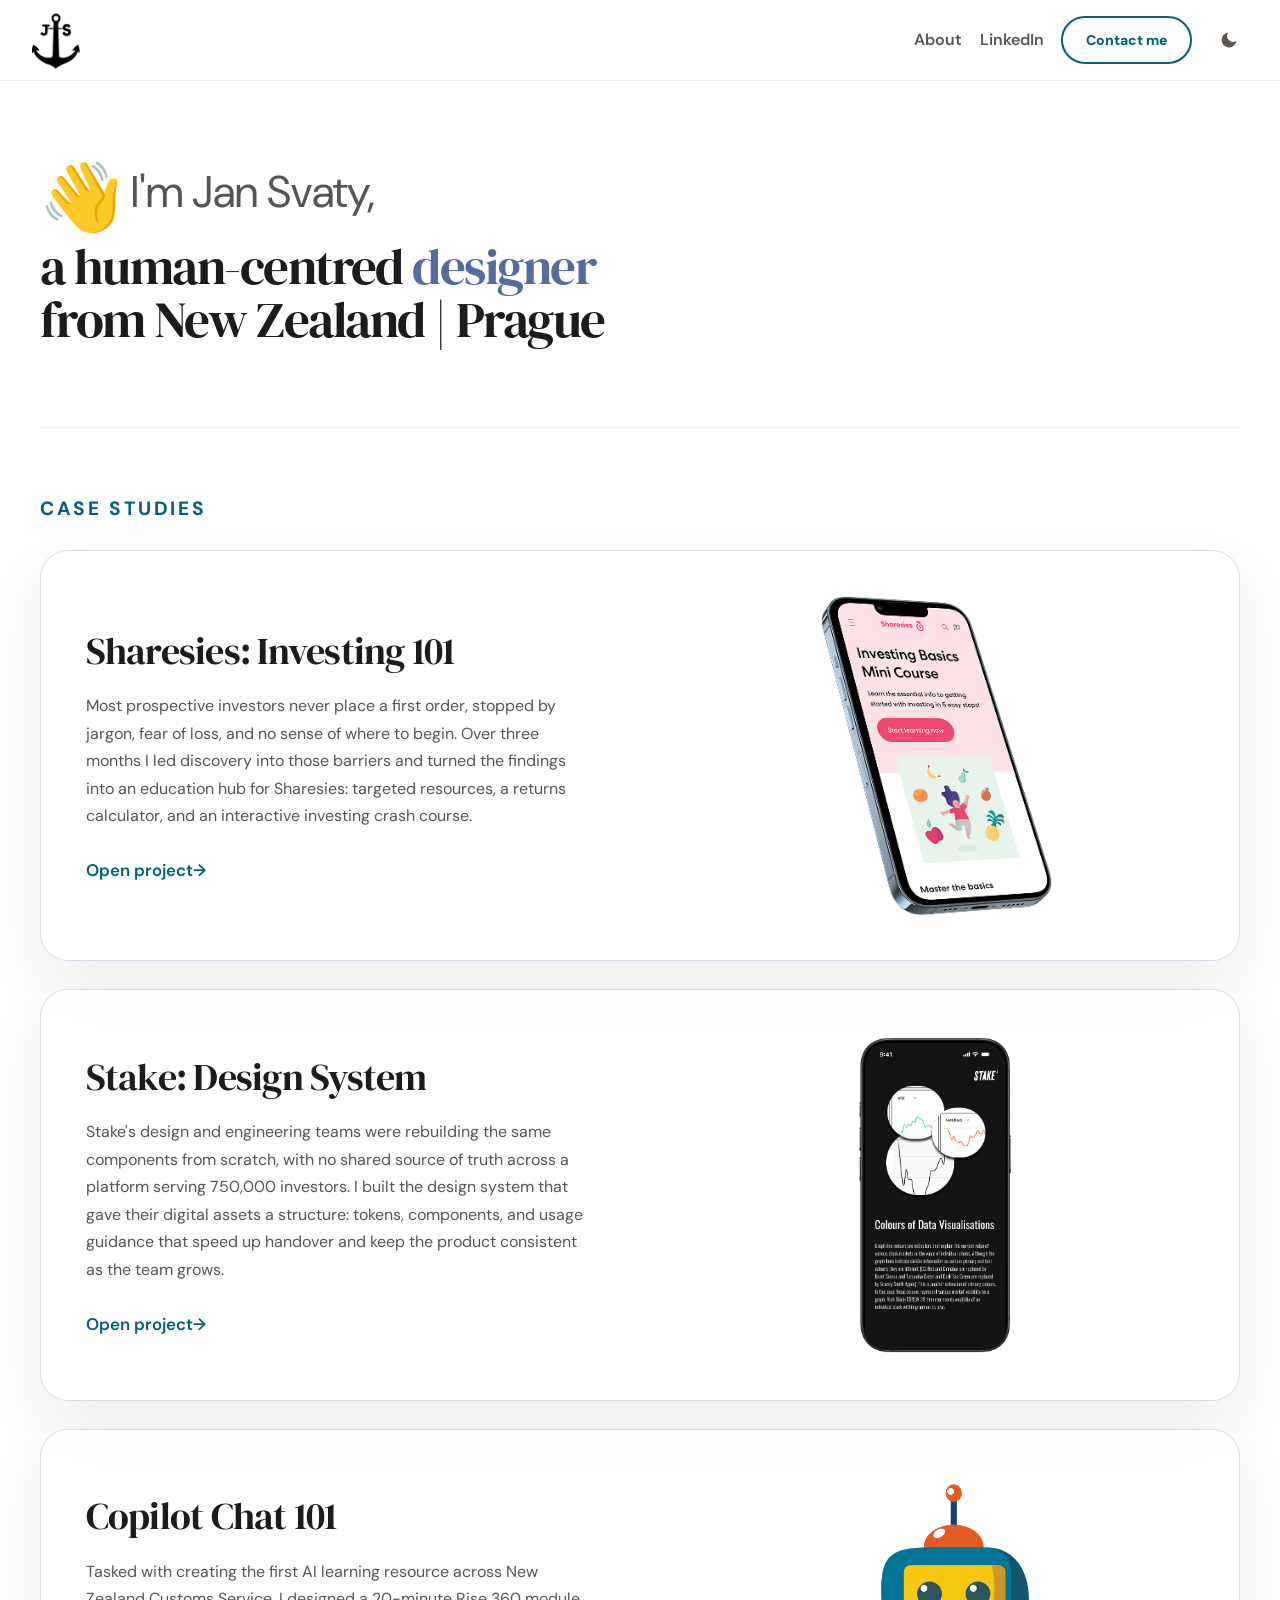
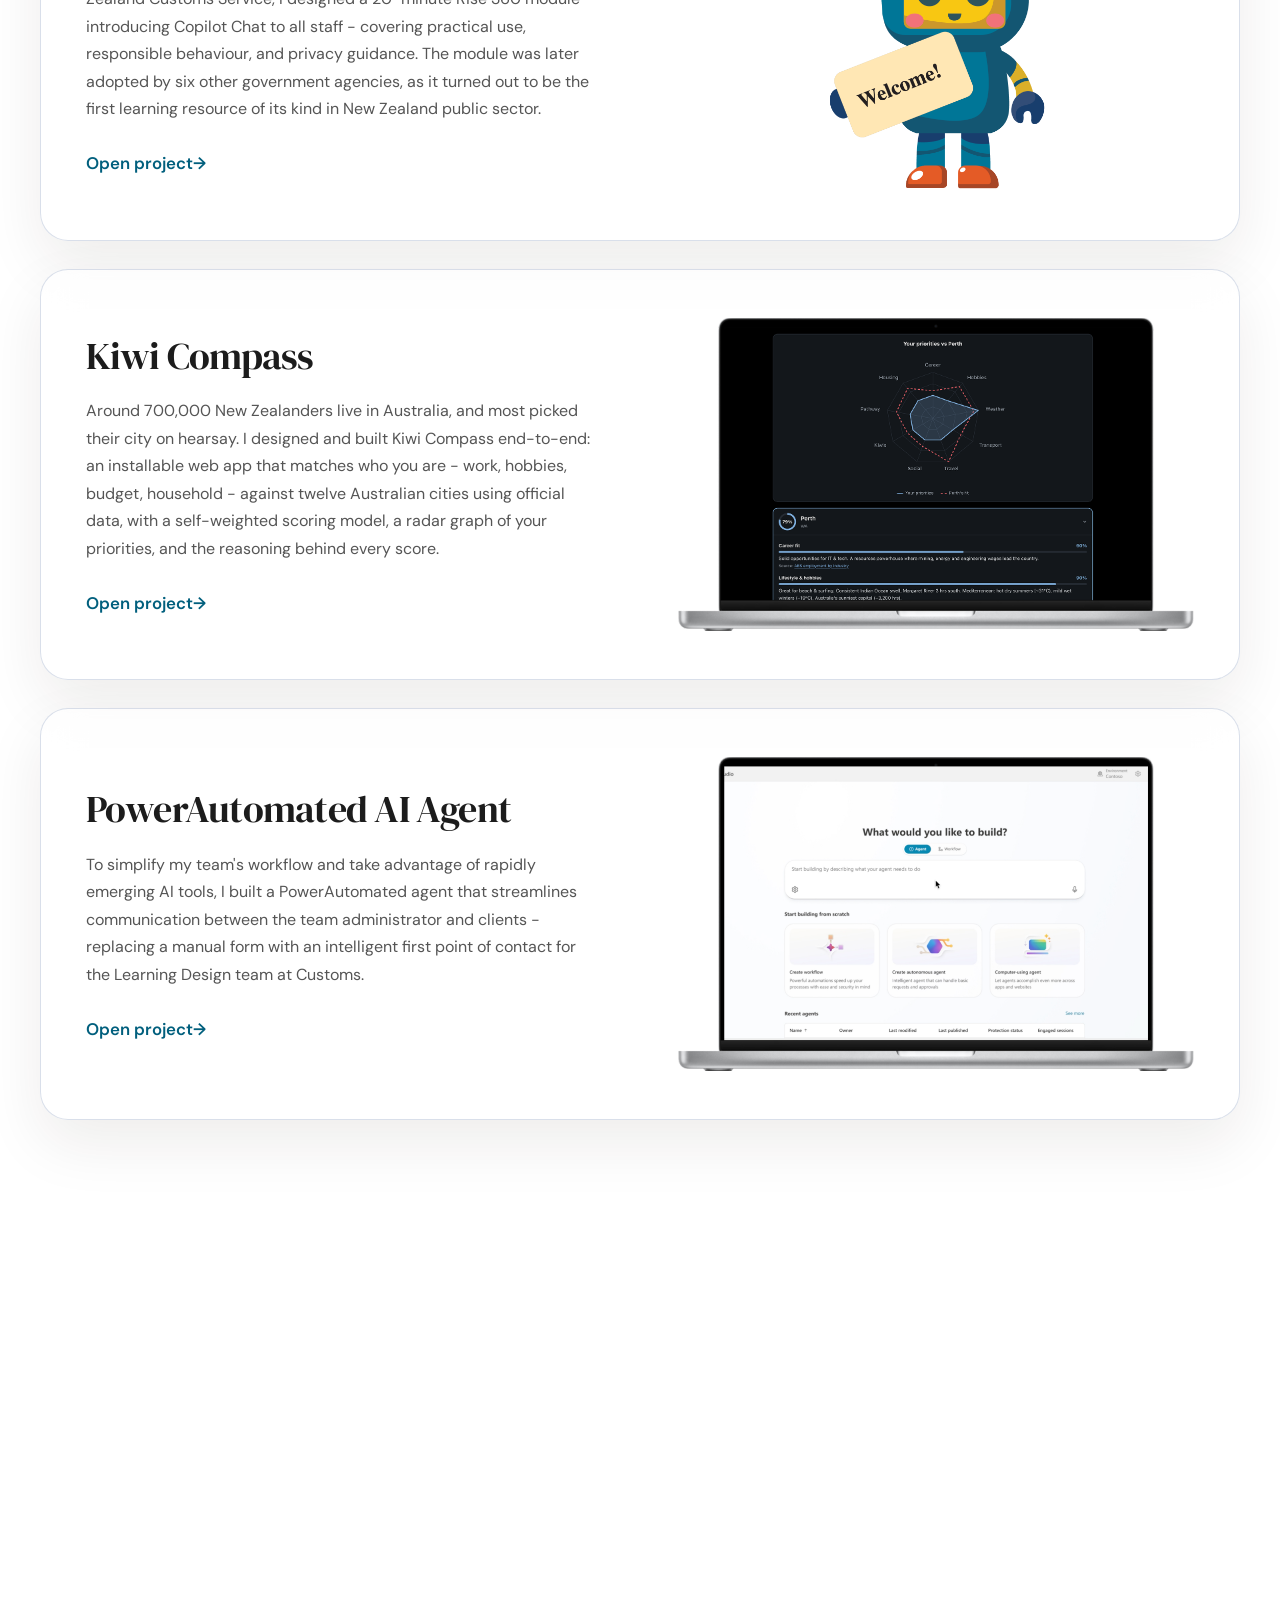
==== commit 390b4c98: "Revert hero greeting to the plain waving-hand emoji Swaps the light/dark hand-wave PNG illustrations" ====
--- a/index.html
+++ b/index.html
@@ -9,7 +9,7 @@
   <link rel="preconnect" href="https://fonts.googleapis.com">
   <link rel="preconnect" href="https://fonts.gstatic.com" crossorigin>
   <link href="https://fonts.googleapis.com/css2?family=DM+Sans:ital,opsz,wght@0,9..40,300;0,9..40,400;0,9..40,500;0,9..40,600;0,9..40,700;1,9..40,400&family=DM+Serif+Display:ital@0;1&display=swap" rel="stylesheet">
-  <link rel="stylesheet" href="assets/site3.css?v=49">
+  <link rel="stylesheet" href="assets/site3.css?v=50">
   <script src="assets/site.js?v=14" defer></script>
 </head>
 <body class="home-page">
@@ -33,7 +33,7 @@
     <main>
       <section class="hp-hero">
         <div class="hp-hero-inner">
-          <p class="hp-greeting"><img class="hp-greeting-emoji hp-greeting-emoji--light" src="assets/images/hand-wave-light.png" alt="Waving hand"><img class="hp-greeting-emoji hp-greeting-emoji--dark" src="assets/images/hand-wave-dark.png" alt="Waving hand">&nbsp;&nbsp;&nbsp;<span class="hp-greeting-text">I'm Jan Svaty,</span></p>
+          <p class="hp-greeting"><span class="hp-greeting-emoji" role="img" aria-label="Waving hand">👋</span> <span class="hp-greeting-text">I'm Jan Svaty,</span></p>
           <h1>a human-centred <br class="hp-hero-break-mobile"><span class="hp-hero-accent">designer</span> <br class="hp-hero-break-desktop">from <br class="hp-hero-break-mobile">New Zealand | Prague</h1>
         </div>
         <!-- Temporarily hidden intro video (re-enable by uncommenting)
--- a/assets/site3.css
+++ b/assets/site3.css
@@ -1759,21 +1759,9 @@
 
 .hp-greeting-emoji {
   display: inline-block;
-  height: 2em;
-  width: auto;
-  vertical-align: text-bottom;
-}
-
-.hp-greeting-emoji--dark {
-  display: none;
-}
-
-[data-theme="dark"] .hp-greeting-emoji--light {
-  display: none;
-}
-
-[data-theme="dark"] .hp-greeting-emoji--dark {
-  display: inline-block;
+  font-size: 2em;
+  vertical-align: middle;
+  line-height: 1;
 }
 
 .hp-greeting-text {
